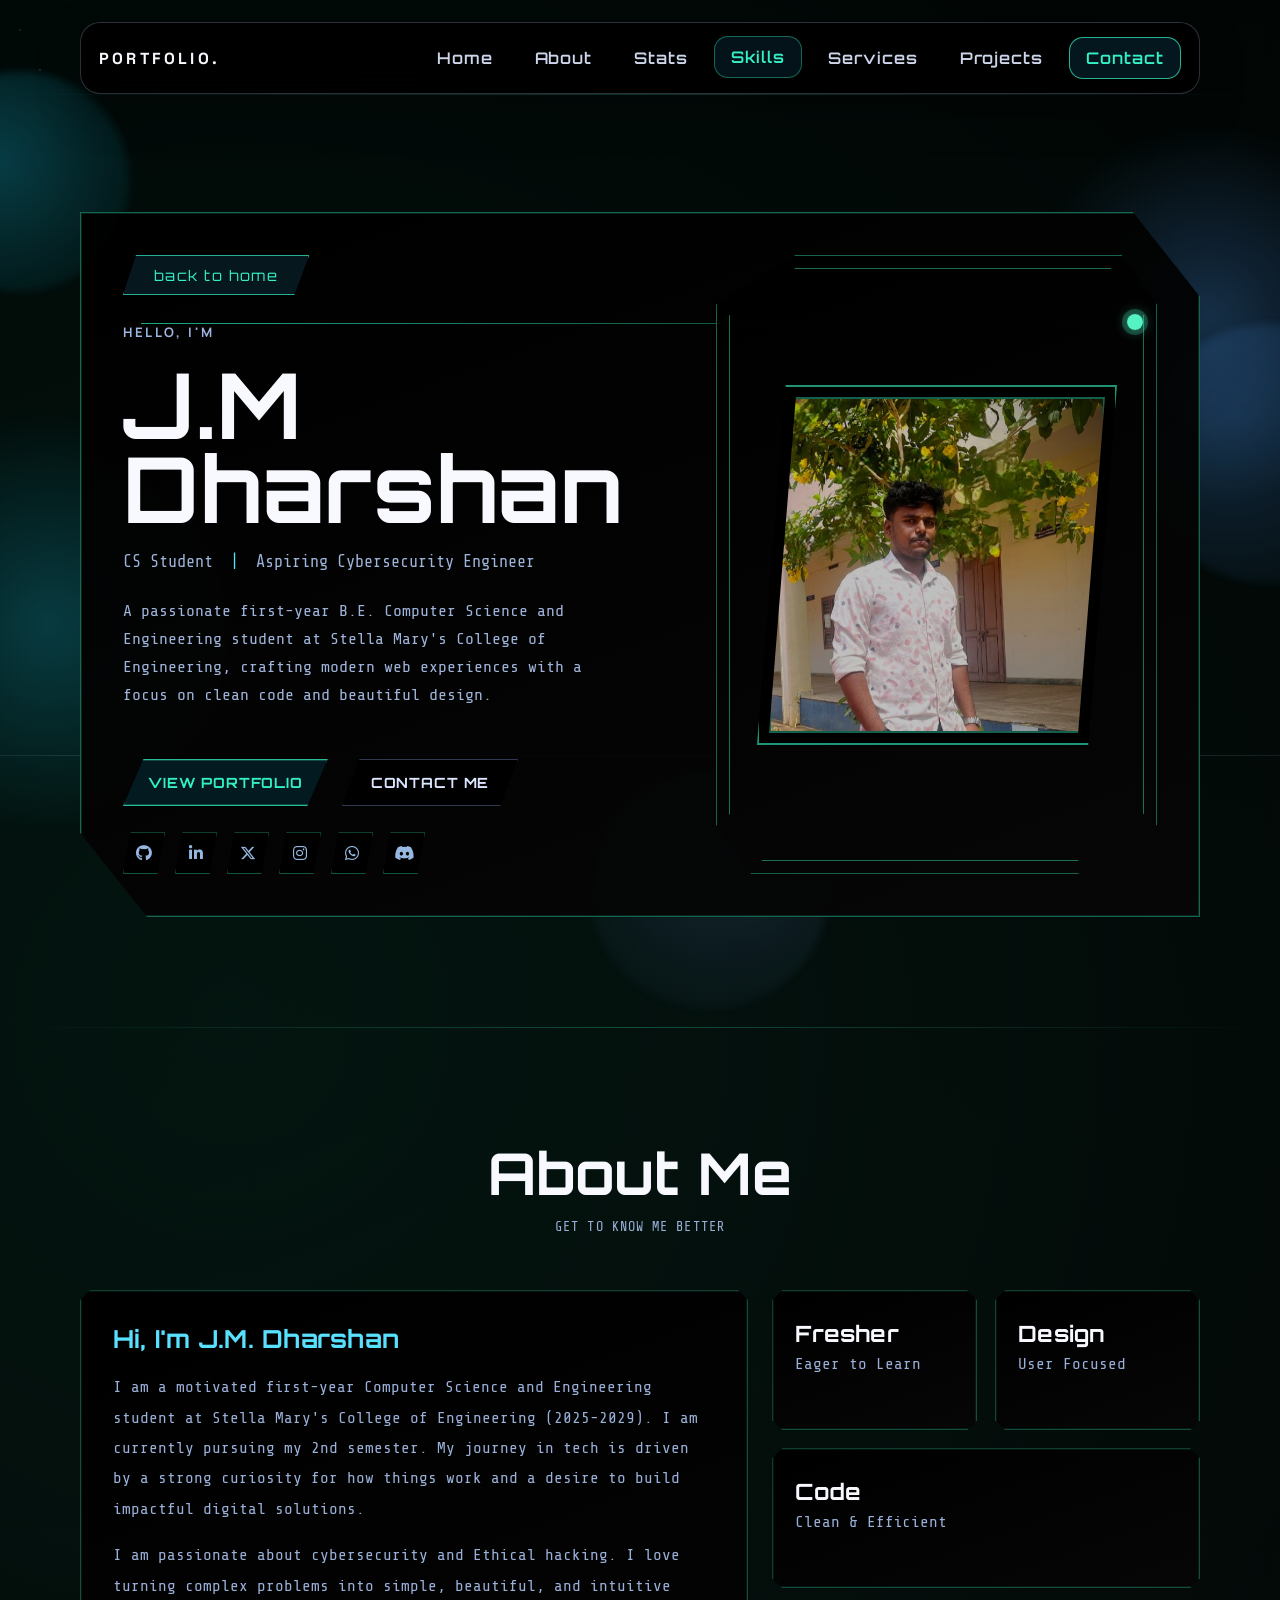
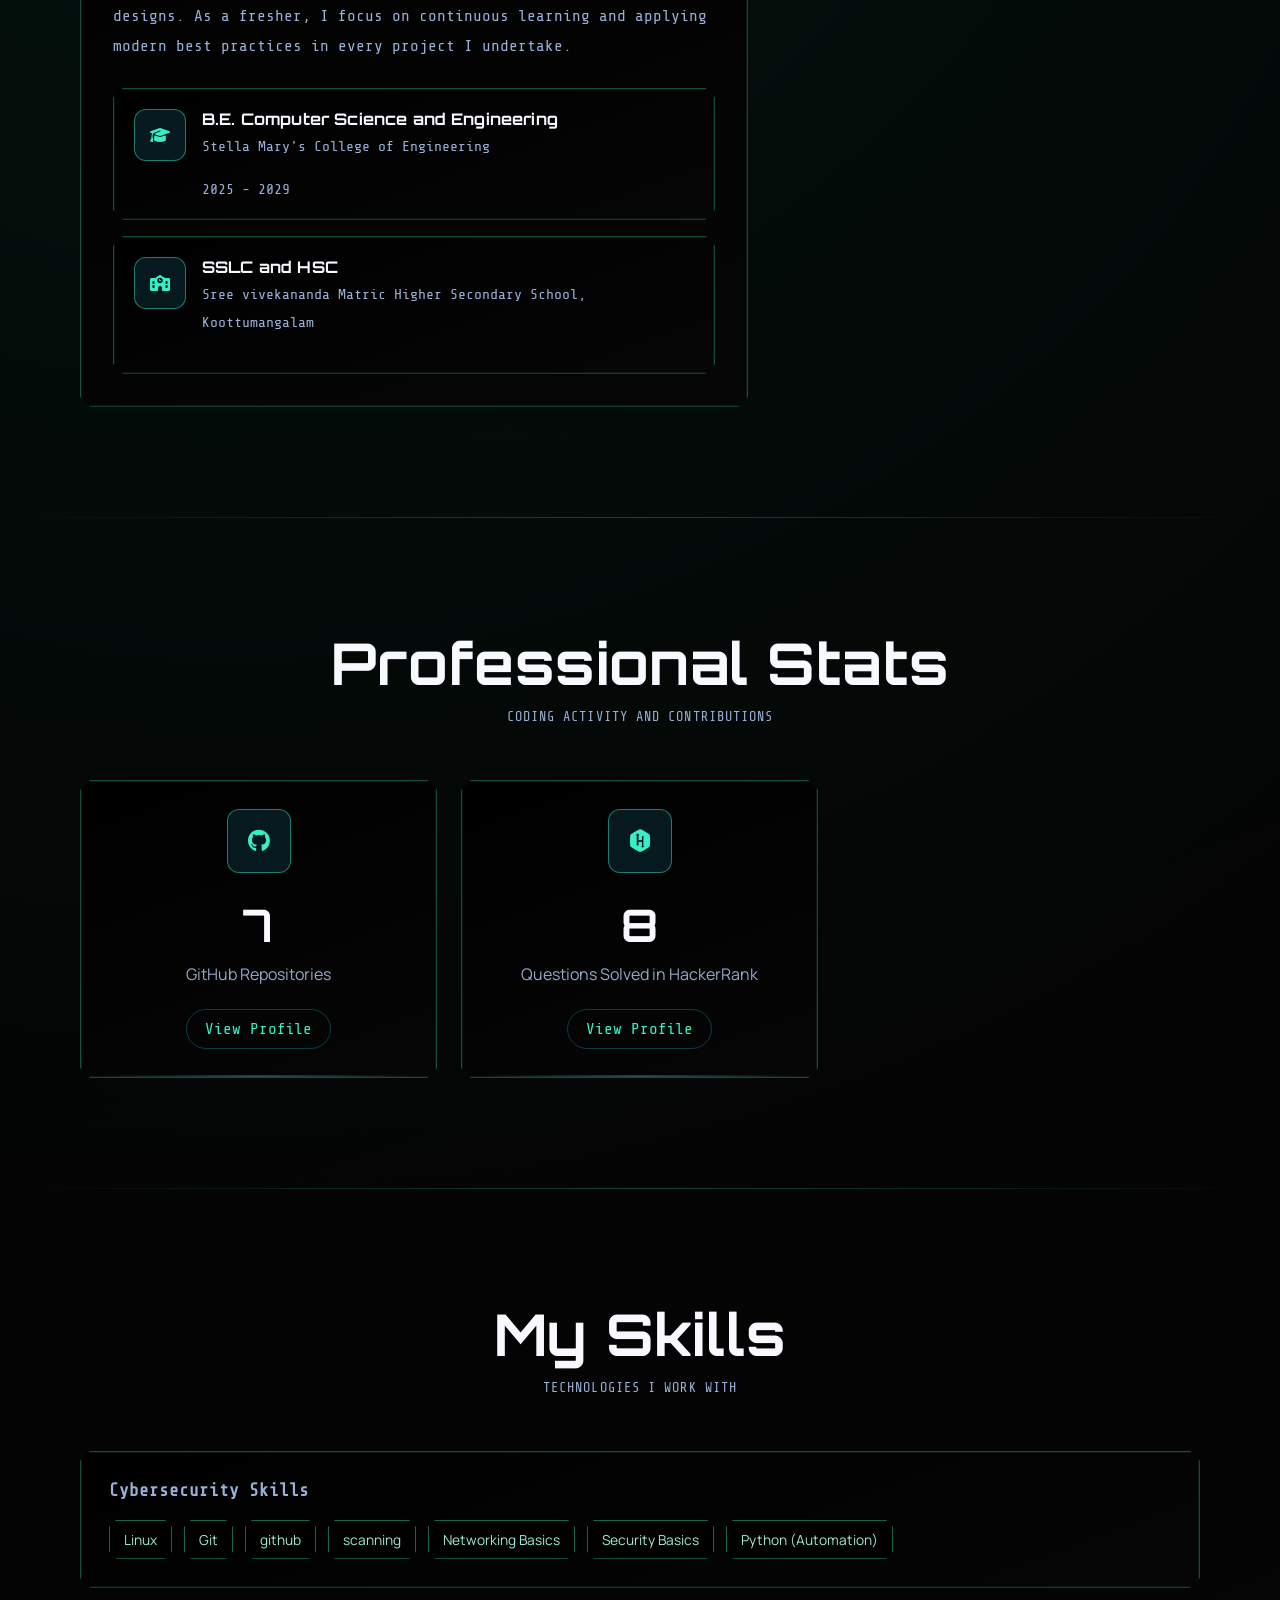
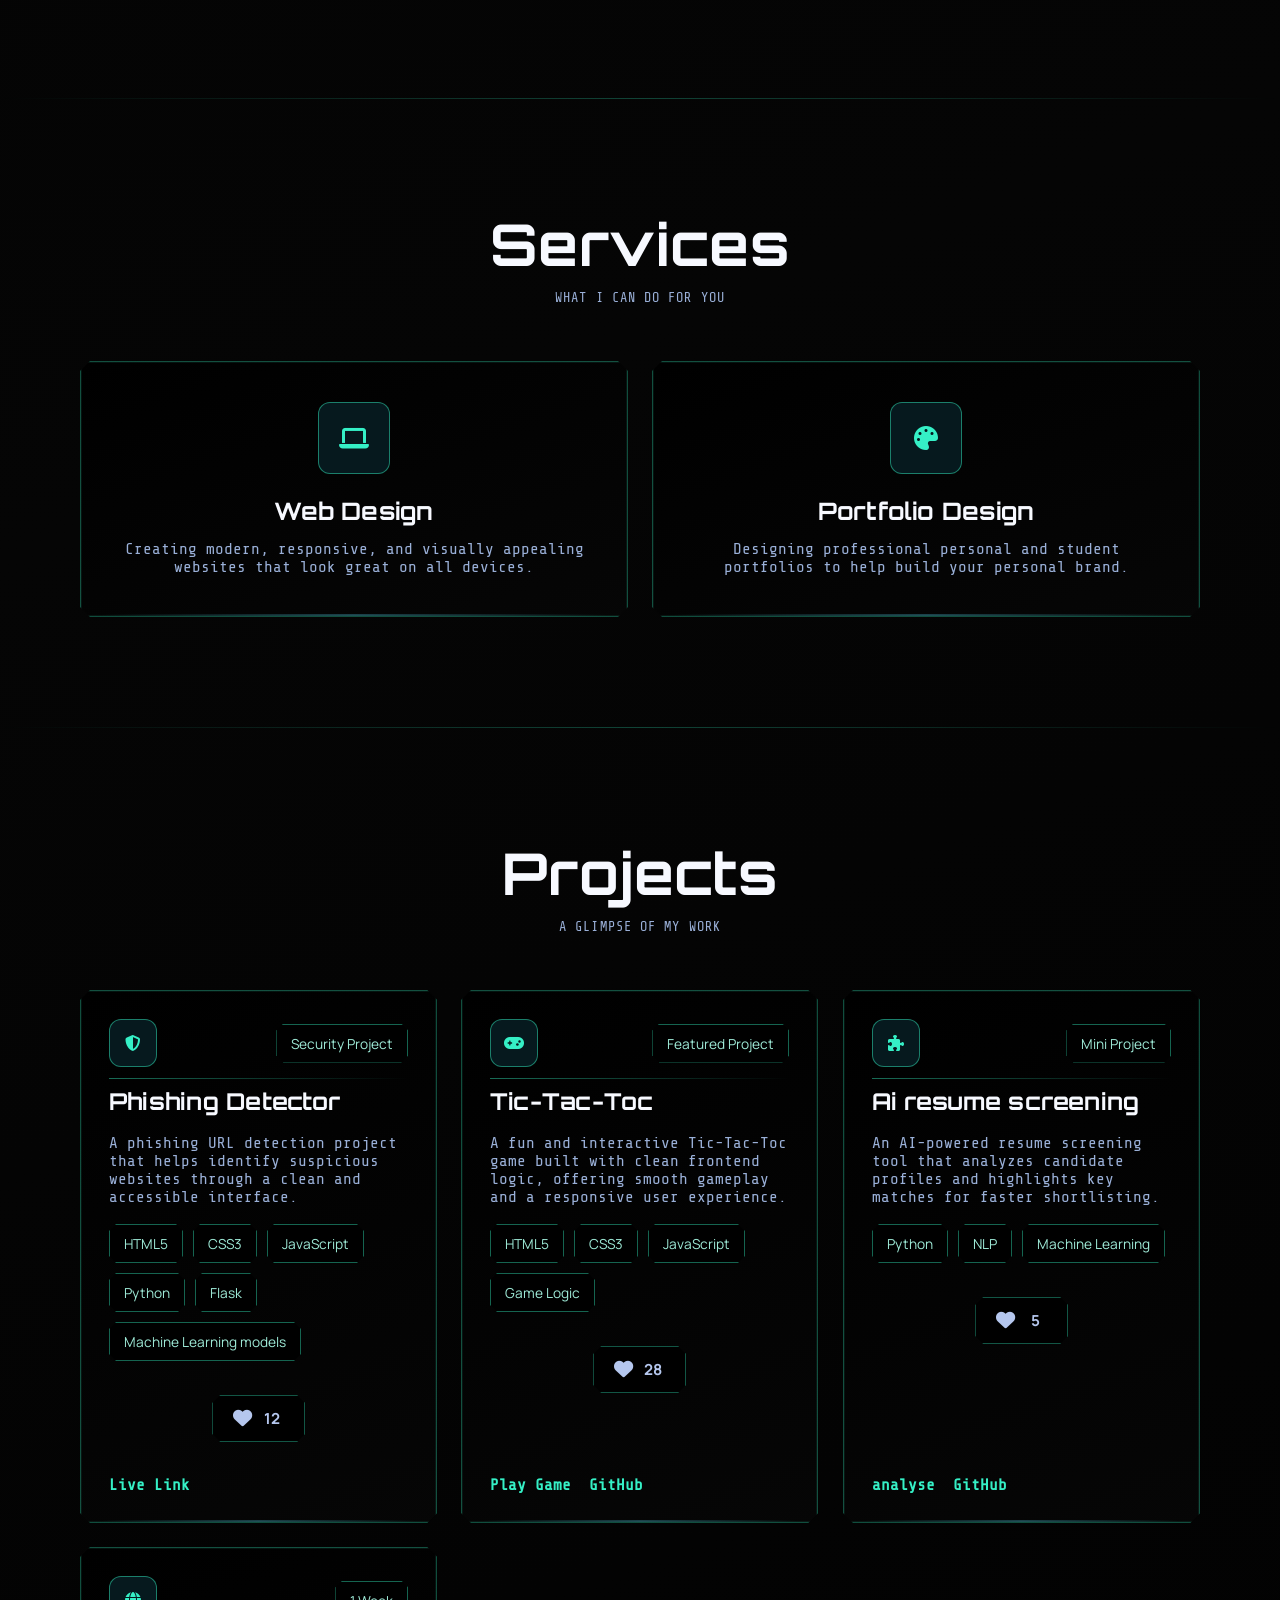
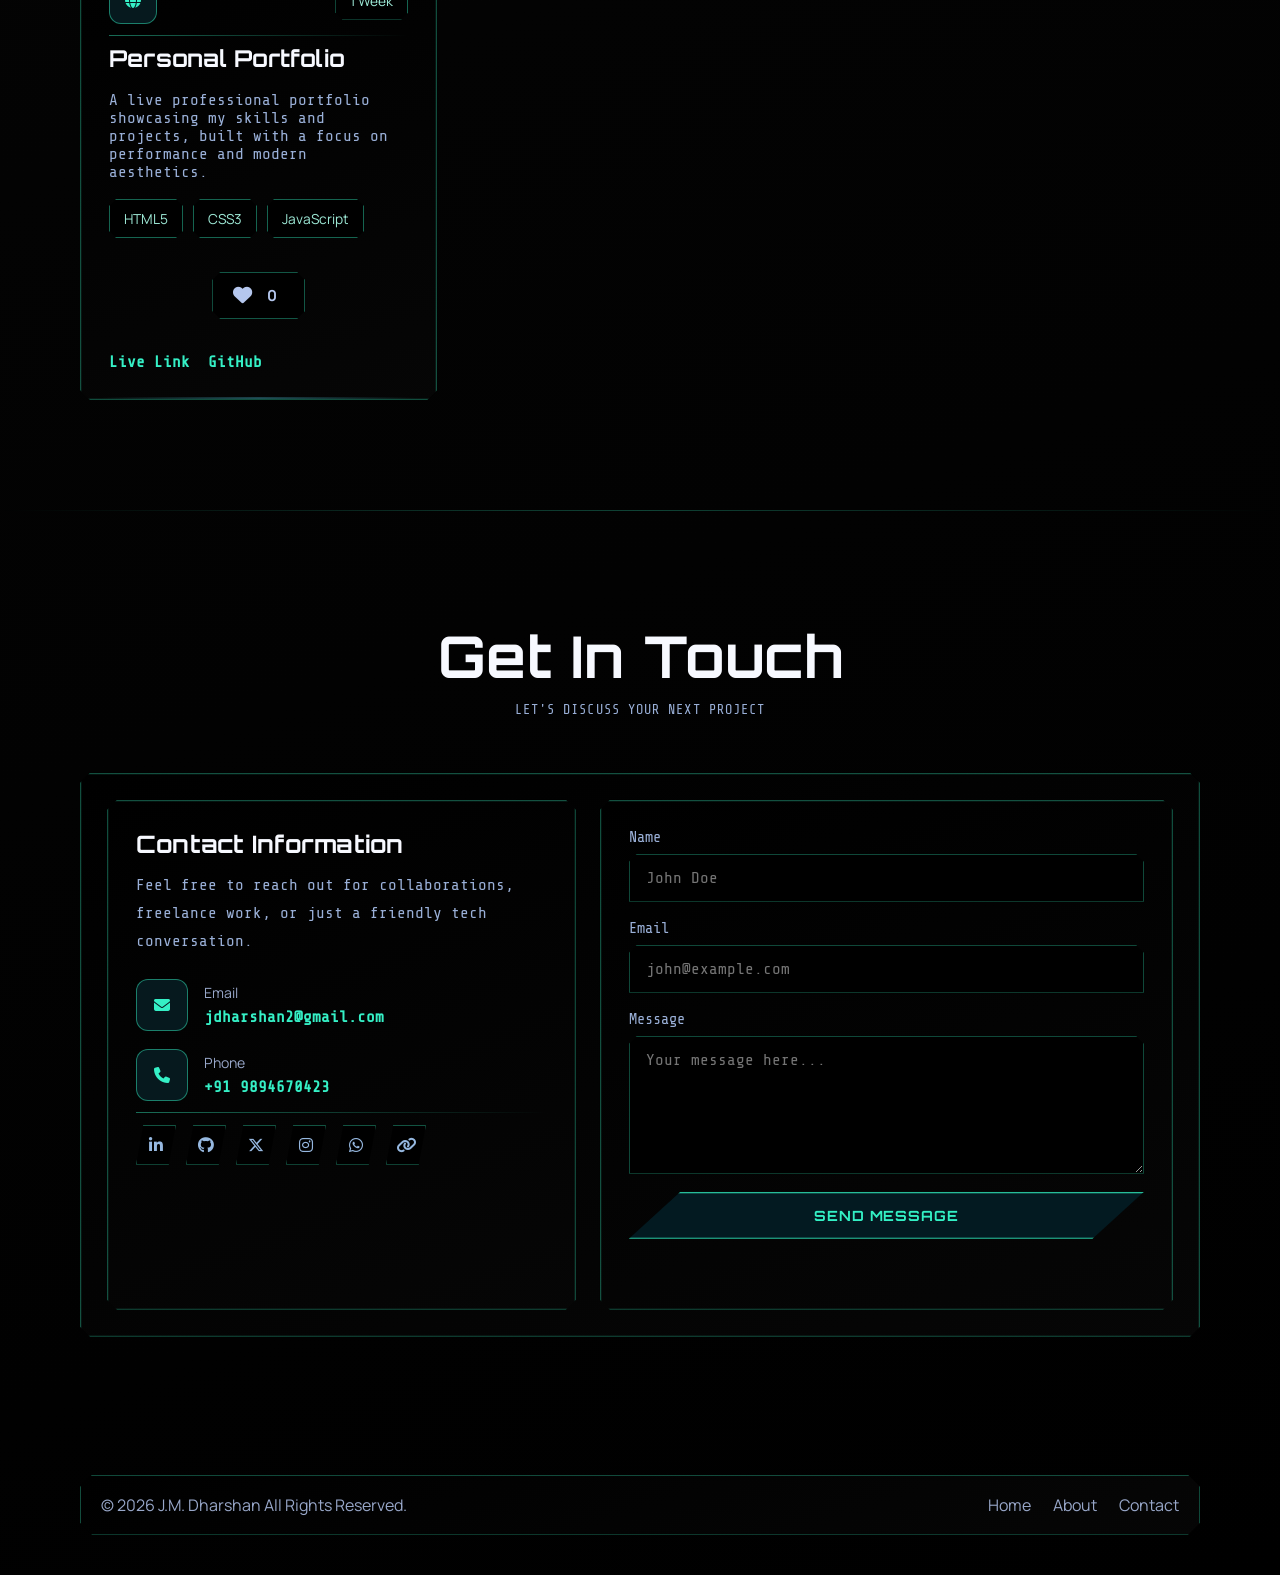
==== index.html @ d4d03b98 "Arrange HTML structure and update portfolio UI/performance" ====
<!DOCTYPE html>
<html lang="en">
<head>
    <meta charset="UTF-8">
    <meta name="viewport" content="width=device-width, initial-scale=1.0">
    <title>J.M Dharshan | Portfolio</title>
    <meta name="description" content="Portfolio of J.M Dharshan, a CS student and aspiring cybersecurity engineer.">
    <link rel="preconnect" href="https://fonts.googleapis.com">
    <link rel="preconnect" href="https://fonts.gstatic.com" crossorigin>
    <link href="https://fonts.googleapis.com/css2?family=Manrope:wght@400;500;600;700;800&family=Space+Grotesk:wght@500;700&family=Orbitron:wght@500;700;800&family=Share+Tech+Mono&display=swap" rel="stylesheet">
    <link rel="stylesheet" href="https://cdnjs.cloudflare.com/ajax/libs/font-awesome/6.4.0/css/all.min.css">
    <link rel="stylesheet" href="css/styles.css">
</head>
<body class="case-study-v2 cyber-shot">
    <!-- Custom Cursor -->
    <div class="cursor-dot"></div>
    <div class="cursor-ring"></div>

    <!-- Page Loader -->
    <div class="page-loader" id="pageLoader">
        <div class="loader-content" role="status" aria-live="polite" aria-label="Loading portfolio">
            <img
                class="loader-gif"
                src="https://cdn.dribbble.com/userupload/42153336/file/original-47d79aeef2b6c2f3d94914d2ecfda559.gif"
                alt="Loading animation"
            >
            <p class="loader-caption">Loading portfolio...</p>
        </div>
    </div>

    <div class="page-shell">
        <div class="scroll-progress" aria-hidden="true"></div>
        <div class="ambient-layer" aria-hidden="true">
            <span class="ambient-orb orb-a"></span>
            <span class="ambient-orb orb-b"></span>
            <span class="ambient-orb orb-c"></span>
            <span class="ambient-line"></span>
        </div>
        <header class="site-header">
            <div class="container nav-container">
                <a class="brand" href="#home">PORTFOLIO.</a>
                <button class="menu-toggle" type="button" aria-label="Toggle navigation" aria-expanded="false">
                    <span></span>
                    <span></span>
                    <span></span>
                </button>
                <nav class="nav-menu" aria-label="Primary navigation">
                    <a href="#home" class="nav-link">Home</a>
                    <a href="#about" class="nav-link">About</a>
                    <a href="#stats" class="nav-link">Stats</a>
                    <a href="#skills" class="nav-link">Skills</a>
                    <a href="#services" class="nav-link">Services</a>
                    <a href="#projects" class="nav-link">Projects</a>
                    <a href="#contact" class="nav-link nav-cta">Contact</a>
                </nav>
            </div>
        </header>

        <main>
            <section id="home" class="hero section">
                <div class="container hero-grid reveal">
                    <div class="hero-copy">
                        <a href="#home" class="back-home-link magnetic">Back to home</a>
                        <p class="eyebrow">Hello, I'm</p>
                        <h1>J.M Dharshan</h1>
                        <p class="hero-role">CS Student <span>|</span> Aspiring Cybersecurity Engineer</p>
                        <p class="hero-description">
                            A passionate first-year B.E. Computer Science and Engineering student at Stella Mary's College of Engineering,
                            crafting modern web experiences with a focus on clean code and beautiful design.
                        </p>
                        <div class="hero-actions">
                            <a href="#projects" class="btn btn-primary magnetic">View Portfolio</a>
                            <a href="#contact" class="btn btn-secondary magnetic">Contact Me</a>
                        </div>
                        <div class="social-row" aria-label="Social links">
                            <a href="https://github.com/dharshan00814" aria-label="GitHub"><i class="fab fa-github"></i></a>
                            <a href="https://www.linkedin.com/in/dharshan-jm-0216723a8/?lipi=urn%3Ali%3Apage%3Ad_flagship3_feed%3Bg5e6qa0jQZud8l1FXMP1Og%3D%3D" aria-label="LinkedIn"><i class="fab fa-linkedin-in"></i></a>
                            <a href="#" aria-label="X"><i class="fab fa-x-twitter"></i></a>
                            <a href="https://www.instagram.com/candy_heart__2k/?__pwa=1#" aria-label="Instagram"><i class="fab fa-instagram"></i></a>
                            <a href="https://wa.me/919894670423" aria-label="WhatsApp" target="_blank" rel="noopener noreferrer"><i class="fab fa-whatsapp"></i></a>
                            <a href="#" aria-label="Discord"><i class="fab fa-discord"></i></a>
                        </div>
                    </div>
                    <div class="hero-visual">
                        <div class="portrait-glow"></div>
                        <div class="portrait-ring">
                            <img src="assets/images/profile.jpeg" alt="Portrait of J.M Dharshan" class="portrait-image">
                        </div>
                    </div>
                </div>
            </section>

            <section id="about" class="section section-panel">
                <div class="container reveal">
                    <div class="section-heading centered">
                        <h2>About Me</h2>
                        <p>Get to know me better</p>
                    </div>
                    <div class="about-grid">
                        <div class="about-story card card-large">
                            <h3>Hi, I'm J.M. Dharshan</h3>
                            <p>
                                I am a motivated first-year Computer Science and Engineering student at Stella Mary's College of Engineering
                                (2025-2029). I am currently pursuing my 2nd semester. My journey in tech is driven by a strong curiosity for how things
                                work and a desire to build impactful digital solutions.
                            </p>
                            <p>
                                I am passionate about cybersecurity and Ethical hacking. I love turning complex problems into simple, beautiful, and intuitive designs.
                                As a fresher, I focus on continuous learning and applying modern best practices in every project I undertake.
                            </p>
                            <div class="timeline-list">
                                <article class="timeline-item">
                                    <div class="timeline-icon"><i class="fas fa-graduation-cap"></i></div>
                                    <div>
                                        <h4>B.E. Computer Science and Engineering</h4>
                                        <p>Stella Mary's College of Engineering</p>
                                        <span>2025 - 2029</span>
                                    </div>
                                </article>
                                <article class="timeline-item">
                                    <div class="timeline-icon"><i class="fas fa-school"></i></div>
                                    <div>
                                        <h4>SSLC and HSC</h4>
                                        <p>Sree vivekananda Matric Higher Secondary School, Koottumangalam</p>
                                    </div>
                                </article>
                            </div>
                        </div>
                        <div class="about-highlights">
                            <article class="mini-card highlight-fresher">
                                <h4>Fresher</h4>
                                <p>Eager to Learn</p>
                            </article>
                            <article class="mini-card highlight-design">
                                <h4>Design</h4>
                                <p>User Focused</p>
                            </article>
                            <article class="mini-card highlight-code">
                                <h4>Code</h4>
                                <p>Clean &amp; Efficient</p>
                            </article>
                        </div>
                    </div>
                </div>
            </section>

            <section id="stats" class="section">
                <div class="container reveal">
                    <div class="section-heading centered">
                        <h2>Professional Stats</h2>
                        <p>Coding activity and contributions</p>
                    </div>
                    <div class="stats-grid">
                        <article class="stat-card card">
                            <div class="stat-icon"><i class="fab fa-github"></i></div>
                            <h3>7</h3>
                            <p>GitHub Repositories</p>
                            <a href="#">View Profile</a>
                        </article>
                        <article class="stat-card card">
                            <div class="stat-icon accent-orange"><i class="fab fa-hackerrank"></i></div>
                            <h3>8</h3>
                            <p>Questions Solved in HackerRank</p>
                            <a href="https://www.hackerrank.com/domains/python?filters%5Bstatus%5D%5B%5D=solved&badge_type=python/" target="_blank" rel="noopener noreferrer">View Profile</a>
                        </article>
                    </div>
                </div>
            </section>

            <section id="skills" class="section section-panel">
                <div class="container reveal">
                    <div class="section-heading centered">
                        <h2>My Skills</h2>
                        <p>Technologies I work with</p>
                    </div>
                    <div class="card skill-shell">
                        <h3>Cybersecurity  Skills</h3>
                        <div class="skill-pills">
                            <span>Linux</span>
                            <span>Git</span>
                            <span>github</span>
                            <span>scanning</span>
                            <span>Networking Basics</span>
                            <span>Security Basics</span>
                            <span>Python (Automation)</span>
                        </div>
                    </div>
                </div>
            </section>

            <section id="services" class="section">
                <div class="container reveal">
                    <div class="section-heading centered">
                        <h2>Services</h2>
                        <p>What I can do for you</p>
                    </div>
                    <div class="services-grid">
                        <article class="service-card card">
                            <div class="service-icon"><i class="fas fa-laptop"></i></div>
                            <h3>Web Design</h3>
                            <p>Creating modern, responsive, and visually appealing websites that look great on all devices.</p>
                        </article>
                        <article class="service-card card">
                            <div class="service-icon accent-pink"><i class="fas fa-palette"></i></div>
                            <h3>Portfolio Design</h3>
                            <p>Designing professional personal and student portfolios to help build your personal brand.</p>
                        </article>
                    </div>
                </div>
            </section>

            <section id="projects" class="section section-panel">
                <div class="container reveal">
                    <div class="section-heading centered">
                        <h2>Projects</h2>
                        <p>A glimpse of my work</p>
                    </div>
                    <div class="projects-grid">
                        <article class="project-card card">
                            <div class="project-top">
                                <span class="project-icon"><i class="fas fa-shield-halved"></i></span>
                                <span class="project-badge">Security Project</span>
                            </div>
                            <h3>Phishing Detector</h3>
                            <p>A phishing URL detection project that helps identify suspicious websites through a clean and accessible interface.</p>
                            <div class="project-tags">
                                <span>HTML5</span>
                                <span>CSS3</span>
                                <span>JavaScript</span>
                                <span>Python</span>
                                <span>Flask</span>
                                <span>Machine Learning models</span>
                            </div>
                            <div class="project-actions">
                                <button class="like-btn" data-project="phishing-detector" aria-label="Like Phishing Detector">
                                    <i class="far fa-heart"></i>
                                    <span class="like-count">12</span>
                                </button>
                            </div>
                            <div class="project-links text-links">
                                <a href="https://dharshan00814.github.io/phishing-detector/" target="_blank" rel="noopener noreferrer">Live Link</a>
                            </div>
                        </article>

                        <article class="project-card card">
                            <div class="project-top">
                                <span class="project-icon"><i class="fas fa-gamepad"></i></span>
                                <span class="project-badge">Featured Project</span>
                            </div>
                            <h3>Tic-Tac-Toc</h3>
                            <p>A fun and interactive Tic-Tac-Toc game built with clean frontend logic, offering smooth gameplay and a responsive user experience.</p>
                            <div class="project-tags">
                                <span>HTML5</span>
                                <span>CSS3</span>
                                <span>JavaScript</span>
                                <span>Game Logic</span>
                            </div>
                            <div class="project-actions">
                                <button class="like-btn" data-project="tic-tac-toc" aria-label="Like Tic-Tac-Toc">
                                    <i class="far fa-heart"></i>
                                    <span class="like-count">28</span>
                                </button>
                            </div>
                            <div class="project-links text-links">
                                <a href="https://tic-tac-tao-delta.vercel.app/" target="_blank" rel="noopener noreferrer">Play Game</a>
                                <a href="https://github.com/dharshan00814/tic-tac-tao" target="_blank" rel="noopener noreferrer">GitHub</a>
                            </div>
                        </article>

                        <article class="project-card card">
                            <div class="project-top">
                                <span class="project-icon"><i class="fas fa-puzzle-piece"></i></span>
                                <span class="project-badge">Mini Project</span>
                            </div>
                            <h3>Ai resume screening</h3>
                            <p>An AI-powered resume screening tool that analyzes candidate profiles and highlights key matches for faster shortlisting.</p>
                            <div class="project-tags">
                                <span>Python</span>
                                <span>NLP</span>
                                <span>Machine Learning</span>
                            </div>
                            <div class="project-actions">
                                <button class="like-btn" data-project="ai-resume-screening" aria-label="Like Ai resume screening">
                                    <i class="far fa-heart"></i>
                                    <span class="like-count">5</span>
                                </button>
                            </div>
                            <div class="project-links text-links">
                                <a href="https://ai-pi-ebon.vercel.app">analyse</a>
                                <a href="https://github.com/dharshan00814/resume-analyser">GitHub</a>
                            </div>
                        </article>
                        <article class="project-card card">
                            <div class="project-top">
                                <span class="project-icon"><i class="fas fa-globe"></i></span>
                                <span class="project-badge">1 Week</span>
                            </div>
                            <h3>Personal Portfolio</h3>
                            <p>A live professional portfolio showcasing my skills and projects, built with a focus on performance and modern aesthetics.</p>
                            <div class="project-tags">
                                <span>HTML5</span>
                                <span>CSS3</span>
                                <span>JavaScript</span>
                            </div>
                            <div class="project-actions">
                                <button class="like-btn" data-project="personal-portfolio" aria-label="Like Personal Portfolio">
                                    <i class="far fa-heart"></i>
                                    <span class="like-count">0</span>
                                </button>
                            </div>
                            <div class="project-links text-links">
                                <a href="#">Live Link</a>
                                <a href="#">GitHub</a>
                            </div>
                        </article>
                    </div>
                </div>
            </section>

            <section id="contact" class="section">
                <div class="container reveal">
                    <div class="section-heading centered">
                        <h2>Get In Touch</h2>
                        <p>Let's discuss your next project</p>
                    </div>
                    <div class="contact-panel card">
                        <div class="contact-info-block">
                            <h3>Contact Information</h3>
                            <p>Feel free to reach out for collaborations, freelance work, or just a friendly tech conversation.</p>
                            <div class="contact-list">
                                <div class="contact-item">
                                    <div class="contact-icon"><i class="fas fa-envelope"></i></div>
                                    <div>
                                        <span>Email</span>
                                        <a href="mailto:jdharshan2@gmail.com">jdharshan2@gmail.com</a>
                                    </div>
                                </div>
                                <div class="contact-item">
                                    <div class="contact-icon"><i class="fas fa-phone"></i></div>
                                    <div>
                                        <span>Phone</span>
                                        <a href="tel:+91 9894670423 ">+91 9894670423</a>
                                    </div>
                                </div>
                            </div>
                            <div class="social-row compact" aria-label="Contact social links">
                                <a href="https://www.linkedin.com/in/dharshan-jm-0216723a8/?lipi=urn%3Ali%3Apage%3Ad_flagship3_feed%3Bg5e6qa0jQZud8l1FXMP1Og%3D%3D" aria-label="LinkedIn"><i class="fab fa-linkedin-in"></i></a>
                                <a href="https://github.com/dharshan00814" aria-label="GitHub"><i class="fab fa-github"></i></a>
                                <a href="#" aria-label="X"><i class="fab fa-x-twitter"></i></a>
                                <a href="https://www.instagram.com/candy_heart__2k/?__pwa=1#" aria-label="Instagram"><i class="fab fa-instagram"></i></a>
                                <a href="https://wa.me/919894670423" aria-label="WhatsApp" target="_blank" rel="noopener noreferrer"><i class="fab fa-whatsapp"></i></a>
                                <a href="#" aria-label="Link"><i class="fas fa-link"></i></a>
                            </div>
                        </div>
                        <div class="contact-form-block">
                            <form class="contact-form">
                                <label>
                                    <span>Name</span>
                                    <input type="text" name="name" placeholder="John Doe" required>
                                </label>
                                <label>
                                    <span>Email</span>
                                    <input type="email" name="email" placeholder="john@example.com" required>
                                </label>
                                <label>
                                    <span>Message</span>
                                    <textarea name="message" rows="6" placeholder="Your message here..." required></textarea>
                                </label>
                                <button type="submit" class="btn btn-primary">Send Message</button>
                                <p class="form-status" aria-live="polite"></p>
                            </form>
                        </div>
                    </div>
                </div>
            </section>
        </main>

        <footer class="site-footer">
            <div class="container footer-inner">
                <p>&copy; 2026 J.M. Dharshan All Rights Reserved.</p>
                <div class="footer-links">
                    <a href="#home">Home</a>
                    <a href="#about">About</a>
                    <a href="#contact">Contact</a>
                </div>
            </div>
        </footer>
        <img src="assets/images/rocket.svg" alt="" class="rocket" aria-hidden="true">
    </div>

    <!-- Like Engine Loading Overlay -->
    <div class="loading-overlay" id="loadingOverlay" role="status" aria-hidden="true">
        <div class="loading-content">
            <div class="loading-heart">
                <i class="fas fa-heart"></i>
            </div>
            <div class="loading-spinner"></div>
            <p class="loading-text">Processing your like...</p>
            <div class="loading-progress">
                <div class="progress-bar"></div>
            </div>
        </div>
    </div>

    <script src="js/script.js"></script>

</body>
</html>
---- css/styles.css ----
:root {
    --bg: #081523;
    --bg-deep: #040b14;
    --panel: #11253a;
    --panel-soft: #163149;
    --panel-strong: #1f3f5e;
    --text: #f4f7ff;
    --muted: #8f9abc;
    --muted-strong: #aeb8d8;
    --line: rgba(166, 182, 225, 0.12);
    --cyan: #1ad6ff;
    --blue: #4f9dff;
    --violet: #7ea6ff;
    --pink: #5ee6ff;
    --green: #21d39b;
    --orange: #65b8ff;
    --gold: #9dd8ff;
    --shadow: 0 22px 60px rgba(0, 0, 0, 0.28);
    --radius: 24px;
}

* {
    margin: 0;
    padding: 0;
    box-sizing: border-box;
}

html {
    scroll-behavior: smooth;
}

body {
    font-family: 'Manrope', sans-serif;
    color: var(--text);
    background: #000;
    position: relative;
    overflow-x: hidden;
}

body::before,
body::after {
    content: "";
    position: fixed;
    inset: 0;
    pointer-events: none;
}

body::before {
    z-index: 0;
    opacity: 0.3;
    background-image: 
        radial-gradient(1px 1px at 20px 30px, #eee, transparent),
        radial-gradient(1px 1px at 40px 70px, white, transparent),
        radial-gradient(1px 1px at 90px 40px, #fff, transparent),
        radial-gradient(1px 1px at 130px 80px, white, transparent),
        radial-gradient(1px 1px at 160px 30px, transparent, transparent);
    mix-blend-mode: screen;
}

body::after {
    z-index: 0;
    opacity: 0;
    background:
        radial-gradient(circle at 18% 24%, rgba(168, 232, 255, 0.3), transparent 32%),
        radial-gradient(circle at 82% 34%, rgba(109, 185, 255, 0.22), transparent 30%),
        radial-gradient(circle at 46% 78%, rgba(157, 222, 255, 0.18), transparent 26%);
    mix-blend-mode: screen;
    animation: lightningFlash 7s ease-in-out infinite;
}

a {
    color: inherit;
    text-decoration: none;
}

button,
input,
textarea {
    font: inherit;
}

img {
    display: block;
    max-width: 100%;
}

.page-shell {
    position: relative;
    isolation: isolate;
    z-index: 1;
}

.page-shell::before,
.page-shell::after {
    content: "";
    position: fixed;
    inset: auto;
    pointer-events: none;
    z-index: -1;
}

.page-shell::before {
    top: 14%;
    right: -120px;
    width: 380px;
    height: 380px;
    background: radial-gradient(circle, rgba(79, 157, 255, 0.26) 0%, rgba(79, 157, 255, 0) 72%);
}

.page-shell::after {
    top: 46%;
    left: -160px;
    width: 420px;
    height: 420px;
    background: radial-gradient(circle, rgba(26, 214, 255, 0.22) 0%, rgba(26, 214, 255, 0) 72%);
}

.scroll-progress {
    position: fixed;
    top: 0;
    left: 0;
    width: 100%;
    height: 3px;
    transform-origin: left center;
    transform: scaleX(0);
    background: linear-gradient(90deg, var(--cyan), var(--gold), var(--pink));
    z-index: 120;
}

.ambient-layer {
    position: fixed;
    inset: 0;
    pointer-events: none;
    z-index: -1;
}

.ambient-orb {
    position: absolute;
    border-radius: 50%;
    filter: blur(4px);
    opacity: 0.6;
    animation: drift 16s ease-in-out infinite;
}

.orb-a {
    top: 8%;
    left: -90px;
    width: 220px;
    height: 220px;
    background: radial-gradient(circle at 40% 40%, rgba(26, 214, 255, 0.42), rgba(26, 214, 255, 0));
}

.orb-b {
    right: -120px;
    top: 36%;
    width: 260px;
    height: 260px;
    background: radial-gradient(circle at 36% 36%, rgba(79, 157, 255, 0.36), rgba(79, 157, 255, 0));
    animation-delay: -5s;
}

.orb-c {
    left: 46%;
    bottom: -110px;
    width: 240px;
    height: 240px;
    background: radial-gradient(circle at 60% 30%, rgba(126, 166, 255, 0.26), rgba(126, 166, 255, 0));
    animation-delay: -10s;
}

.ambient-line {
    position: absolute;
    left: -20%;
    bottom: 16%;
    width: 140%;
    height: 1px;
    background: linear-gradient(90deg, transparent, rgba(157, 216, 255, 0.35), transparent);
    animation: sweep 12s linear infinite;
}

.container {
    width: min(1120px, calc(100% - 48px));
    margin: 0 auto;
}

.section {
    padding: 108px 0;
    position: relative;
}

.section-panel {
    background: rgba(8, 22, 36, 0.64);
}

.site-header {
    position: sticky;
    top: 0;
    z-index: 100;
    padding-top: 18px;
}

.nav-container {
    display: flex;
    align-items: center;
    justify-content: space-between;
    gap: 24px;
    background: rgba(11, 18, 33, 0.72);
    border: 1px solid rgba(160, 178, 221, 0.12);
    border-radius: 999px;
    padding: 14px 18px 14px 24px;
    backdrop-filter: blur(18px);
    box-shadow: 0 10px 35px rgba(2, 8, 22, 0.35);
    transition: background-color 0.3s ease, box-shadow 0.3s ease;
}

.site-header.scrolled .nav-container {
    background: rgba(8, 16, 30, 0.86);
    box-shadow: 0 12px 40px rgba(0, 0, 0, 0.36);
}

.brand,
.hero h1,
.section-heading h2,
.card h3,
.stat-card h3,
.project-card h3,
.about-story h3 {
    font-family: 'Space Grotesk', sans-serif;
}

.brand {
    font-size: 1rem;
    font-weight: 700;
    letter-spacing: 0.16em;
}

.nav-menu {
    display: flex;
    align-items: center;
    gap: 10px;
}

.nav-link {
    color: var(--muted-strong);
    padding: 10px 16px;
    border-radius: 999px;
    transition: background-color 0.25s ease, color 0.25s ease, transform 0.25s ease;
}

.nav-link:hover,
.nav-link.active {
    color: var(--text);
    background: rgba(255, 255, 255, 0.06);
    transform: translateY(-1px);
}

.nav-cta {
    background: linear-gradient(90deg, var(--violet), var(--cyan));
    color: var(--text);
}

.menu-toggle {
    display: none;
    width: 48px;
    height: 48px;
    border: 1px solid var(--line);
    border-radius: 14px;
    background: rgba(255, 255, 255, 0.04);
    color: var(--text);
    cursor: pointer;
}

.menu-toggle span {
    display: block;
    width: 20px;
    height: 2px;
    margin: 4px auto;
    border-radius: 999px;
    background: currentColor;
    transition: transform 0.25s ease, opacity 0.25s ease;
}

.menu-toggle.is-open span:nth-child(1) {
    transform: translateY(6px) rotate(45deg);
}

.menu-toggle.is-open span:nth-child(2) {
    opacity: 0;
}

.menu-toggle.is-open span:nth-child(3) {
    transform: translateY(-6px) rotate(-45deg);
}

.hero {
    min-height: 100vh;
    display: flex;
    align-items: center;
    padding-top: 76px;
}

.hero-grid {
    display: grid;
    grid-template-columns: minmax(0, 1.1fr) minmax(320px, 0.9fr);
    gap: 64px;
    align-items: center;
}

.hero-copy > * {
    opacity: 0;
    transform: translateY(14px);
    animation: heroItem 0.7s ease forwards;
}

.hero-copy > *:nth-child(1) { animation-delay: 0.05s; }
.hero-copy > *:nth-child(2) { animation-delay: 0.14s; }
.hero-copy > *:nth-child(3) { animation-delay: 0.22s; }
.hero-copy > *:nth-child(4) { animation-delay: 0.3s; }
.hero-copy > *:nth-child(5) { animation-delay: 0.38s; }
.hero-copy > *:nth-child(6) { animation-delay: 0.46s; }

.eyebrow {
    color: var(--cyan);
    font-size: 0.95rem;
    font-weight: 700;
    margin-bottom: 14px;
}

.hero h1 {
    font-size: clamp(3rem, 6vw, 5rem);
    line-height: 0.95;
    margin-bottom: 14px;
}

.hero-role {
    font-size: 1.1rem;
    color: var(--muted-strong);
    margin-bottom: 18px;
}

.hero-role span {
    color: var(--cyan);
    margin: 0 8px;
}

.hero-description {
    max-width: 560px;
    color: var(--muted);
    font-size: 1rem;
    line-height: 1.85;
    margin-bottom: 28px;
}

.hero-actions {
    display: flex;
    flex-wrap: wrap;
    gap: 14px;
    margin-bottom: 30px;
}

.btn {
    display: inline-flex;
    align-items: center;
    justify-content: center;
    min-width: 152px;
    padding: 13px 24px;
    border: 1px solid transparent;
    border-radius: 999px;
    font-weight: 700;
    transition: transform 0.25s ease, box-shadow 0.25s ease, border-color 0.25s ease, background-color 0.25s ease;
    position: relative;
    overflow: hidden;
}

.btn:hover {
    transform: translateY(-2px);
}

.btn::after {
    content: "";
    position: absolute;
    top: 0;
    left: -120%;
    width: 60%;
    height: 100%;
    background: linear-gradient(100deg, transparent, rgba(255, 255, 255, 0.35), transparent);
    transform: skewX(-20deg);
}

.btn:hover::after {
    animation: shine 0.75s ease;
}

.btn-primary {
    color: var(--text);
    background: linear-gradient(90deg, var(--violet), var(--cyan));
    box-shadow: 0 10px 24px rgba(90, 124, 255, 0.28);
}

.btn-secondary {
    color: var(--text);
    border-color: rgba(180, 196, 235, 0.24);
    background: rgba(255, 255, 255, 0.02);
}

.social-row {
    display: flex;
    flex-wrap: wrap;
    gap: 12px;
}

.social-row a {
    width: 36px;
    height: 36px;
    border-radius: 50%;
    display: inline-flex;
    align-items: center;
    justify-content: center;
    color: var(--muted-strong);
    background: rgba(255, 255, 255, 0.03);
    border: 1px solid var(--line);
    transition: transform 0.25s ease, color 0.25s ease, border-color 0.25s ease, background-color 0.25s ease;
}

.social-row a:hover {
    color: var(--text);
    border-color: rgba(23, 201, 255, 0.35);
    background: rgba(23, 201, 255, 0.08);
    transform: translateY(-2px);
}

.magnetic {
    will-change: transform;
}

.social-row.compact a {
    width: 40px;
    height: 40px;
}

.hero-visual {
    position: relative;
    min-height: 460px;
    display: grid;
    place-items: center;
    transform-style: preserve-3d;
    transition: transform 0.25s ease;
}

.portrait-glow {
    position: absolute;
    width: 520px;
    height: 520px;
    border-radius: 50%;
    background: radial-gradient(circle, rgba(79, 157, 255, 0.46) 0%, rgba(26, 214, 255, 0.24) 30%, rgba(79, 157, 255, 0) 72%);
    filter: blur(24px);
    animation: pulse 5s ease-in-out infinite;
}

.portrait-ring {
    position: relative;
    width: min(420px, 76vw);
    aspect-ratio: 1;
    padding: 14px;
    border-radius: 50%;
    background: linear-gradient(135deg, rgba(26, 214, 255, 0.78), rgba(79, 157, 255, 0.78));
    box-shadow: 0 0 0 22px rgba(255, 255, 255, 0.02), 0 18px 70px rgba(79, 157, 255, 0.34);
    transform: perspective(900px) rotateY(var(--tilt-x, 0deg)) rotateX(var(--tilt-y, 0deg));
    transition: transform 0.2s ease;
}

.portrait-ring img {
    width: 100%;
    height: 100%;
    object-fit: cover;
    border-radius: 50%;
    border: 8px solid #10203c;
}

.section-heading {
    margin-bottom: 52px;
}

.section-heading.centered {
    text-align: center;
}

.section-heading h2 {
    font-size: clamp(2rem, 4vw, 3.25rem);
    margin-bottom: 10px;
}

.section-heading p {
    color: var(--muted);
}

.card,
.mini-card,
.contact-panel {
    background: linear-gradient(180deg, rgba(31, 43, 73, 0.78), rgba(23, 33, 56, 0.88));
    border: 1px solid var(--line);
    border-radius: var(--radius);
    box-shadow: var(--shadow);
    position: relative;
    overflow: hidden;
    transform: translateY(0);
    transition: transform 0.3s ease, border-color 0.3s ease, box-shadow 0.3s ease;
}

.card::before,
.mini-card::before,
.contact-panel::before {
    content: "";
    position: absolute;
    inset: 0;
    background: linear-gradient(120deg, transparent 10%, rgba(255, 255, 255, 0.12) 46%, transparent 80%);
    transform: translateX(-130%);
    transition: transform 0.65s ease;
    pointer-events: none;
}

.card:hover,
.mini-card:hover,
.contact-panel:hover {
    transform: translateY(-6px);
    border-color: rgba(157, 216, 255, 0.35);
    box-shadow: 0 30px 80px rgba(0, 0, 0, 0.34);
}

.card:hover::before,
.mini-card:hover::before,
.contact-panel:hover::before {
    transform: translateX(130%);
}

.card {
    padding: 28px;
}

.card-large {
    padding: 32px;
}

.about-grid {
    display: grid;
    grid-template-columns: minmax(0, 1.25fr) minmax(260px, 0.8fr);
    gap: 26px;
}

.about-story h3 {
    color: var(--cyan);
    font-size: 1.55rem;
    margin-bottom: 18px;
}

.about-story p {
    color: var(--muted-strong);
    line-height: 1.9;
    margin-bottom: 16px;
}

.timeline-list {
    display: grid;
    gap: 16px;
    margin-top: 26px;
}

.timeline-item {
    display: flex;
    gap: 16px;
    align-items: flex-start;
    padding: 20px;
    border-radius: 18px;
    background: rgba(9, 15, 28, 0.3);
    border: 1px solid rgba(255, 255, 255, 0.05);
}

.timeline-icon,
.stat-icon,
.service-icon,
.contact-icon {
    width: 52px;
    height: 52px;
    flex: 0 0 auto;
    display: grid;
    place-items: center;
    border-radius: 18px;
    background: radial-gradient(circle at top, rgba(26, 214, 255, 0.24), rgba(79, 157, 255, 0.24));
    color: var(--cyan);
}

.timeline-item h4 {
    font-size: 1rem;
    margin-bottom: 4px;
}

.timeline-item p,
.timeline-item span {
    color: var(--muted);
    font-size: 0.92rem;
}

.about-highlights {
    display: grid;
    grid-template-columns: repeat(2, minmax(0, 1fr));
    gap: 18px;
    align-content: start;
}

.mini-card {
    padding: 28px 22px;
    min-height: 140px;
}

.mini-card h4 {
    font-family: 'Space Grotesk', sans-serif;
    font-size: 1.4rem;
    margin-bottom: 8px;
}

.mini-card p {
    color: var(--muted);
}

.highlight-fresher {
    border-top: 2px solid var(--violet);
}

.highlight-design {
    border-top: 2px solid var(--cyan);
}

.highlight-code {
    grid-column: 1 / -1;
    border-top: 2px solid var(--green);
}

.stats-grid,
.services-grid,
.projects-grid {
    display: grid;
    gap: 22px;
}

.stats-grid {
    grid-template-columns: repeat(3, minmax(0, 1fr));
}

.stat-card,
.cert-card {
    text-align: center;
}

.stat-card .stat-icon,
.cert-card .stat-icon {
    margin: 0 auto 24px;
    width: 64px;
    height: 64px;
    border-radius: 20px;
    font-size: 1.4rem;
}

.accent-orange {
    color: var(--orange);
}

.accent-green {
    color: var(--green);
}

.accent-pink {
    color: var(--pink);
}

.stat-card h3,
.cert-card h3 {
    font-size: 2.8rem;
    margin-bottom: 10px;
}

.cert-card h3 {
    font-size: 2rem;
}

.stat-card p,
.cert-card p,
.cert-card span,
.service-card p,
.project-card p {
    color: var(--muted);
}

.stat-card a {
    display: inline-flex;
    align-items: center;
    justify-content: center;
    margin-top: 24px;
    padding: 10px 18px;
    border-radius: 999px;
    border: 1px solid rgba(23, 201, 255, 0.28);
    color: var(--cyan);
}

.cert-card img {
    width: 100%;
    height: 180px;
    object-fit: cover;
    border-radius: 18px;
    margin: 18px 0 12px;
}

.skill-shell h3 {
    font-size: 1.1rem;
    margin-bottom: 20px;
    color: var(--muted-strong);
}

.skill-pills {
    display: flex;
    flex-wrap: wrap;
    gap: 12px;
}

.skill-pills span,
.project-tags span,
.project-badge {
    display: inline-flex;
    align-items: center;
    justify-content: center;
    padding: 9px 14px;
    border-radius: 999px;
    background: rgba(255, 255, 255, 0.05);
    border: 1px solid rgba(255, 255, 255, 0.08);
    color: var(--muted-strong);
    font-size: 0.86rem;
}

.services-grid {
    grid-template-columns: repeat(2, minmax(0, 1fr));
}

.service-card {
    text-align: center;
    padding: 40px 32px;
}

.service-icon {
    width: 72px;
    height: 72px;
    margin: 0 auto 22px;
    border-radius: 50%;
    font-size: 1.5rem;
}

.service-card h3 {
    margin-bottom: 14px;
    font-size: 1.5rem;
}

.projects-grid {
    grid-template-columns: repeat(3, minmax(0, 1fr));
}

.project-card {
    display: flex;
    flex-direction: column;
    gap: 18px;
}

.project-top {
    display: flex;
    align-items: center;
    justify-content: space-between;
    gap: 12px;
}

.project-icon {
    width: 48px;
    height: 48px;
    border-radius: 16px;
    display: grid;
    place-items: center;
    background: rgba(90, 124, 255, 0.12);
    color: var(--cyan);
}

.project-card h3 {
    font-size: 1.45rem;
}

.project-tags {
    display: flex;
    flex-wrap: wrap;
    gap: 10px;
}

.text-links {
    display: flex;
    gap: 18px;
    margin-top: auto;
}

.text-links a {
    color: var(--cyan);
    font-weight: 700;
    position: relative;
}

.text-links a::after {
    content: "";
    position: absolute;
    left: 0;
    bottom: -2px;
    width: 100%;
    height: 1px;
    background: currentColor;
    transform-origin: right;
    transform: scaleX(0);
    transition: transform 0.26s ease;
}

.text-links a:hover::after {
    transform-origin: left;
    transform: scaleX(1);
}

.contact-panel {
    display: grid;
    grid-template-columns: minmax(290px, 0.9fr) minmax(0, 1.1fr);
    gap: 28px;
    padding: 28px;
}

.contact-info-block,
.contact-form-block {
    background: rgba(8, 14, 26, 0.24);
    border: 1px solid rgba(255, 255, 255, 0.05);
    border-radius: 22px;
    padding: 28px;
}

.contact-info-block h3 {
    margin-bottom: 12px;
    font-size: 1.5rem;
}

.contact-info-block > p {
    color: var(--muted);
    line-height: 1.75;
    margin-bottom: 24px;
}

.contact-list {
    display: grid;
    gap: 18px;
    margin-bottom: 24px;
}

.contact-item {
    display: flex;
    gap: 16px;
    align-items: center;
}

.contact-item span {
    display: block;
    color: var(--muted);
    font-size: 0.88rem;
    margin-bottom: 3px;
}

.contact-item a {
    color: var(--text);
    font-weight: 700;
}

.contact-form {
    display: grid;
    gap: 18px;
}

.contact-form label {
    display: grid;
    gap: 8px;
}

.contact-form span {
    color: var(--muted-strong);
    font-size: 0.95rem;
}

.contact-form input,
.contact-form textarea {
    width: 100%;
    border: 1px solid rgba(180, 196, 235, 0.12);
    background: rgba(255, 255, 255, 0.04);
    color: var(--text);
    border-radius: 14px;
    padding: 14px 16px;
    resize: vertical;
    transition: border-color 0.25s ease, background-color 0.25s ease, box-shadow 0.25s ease;
}

.contact-form input:focus,
.contact-form textarea:focus {
    outline: none;
    border-color: rgba(23, 201, 255, 0.45);
    background: rgba(255, 255, 255, 0.06);
    box-shadow: 0 0 0 4px rgba(23, 201, 255, 0.08);
}

.form-status {
    min-height: 24px;
    color: var(--cyan);
    font-size: 0.95rem;
}

.site-footer {
    padding: 28px 0 40px;
}

.footer-inner {
    display: flex;
    justify-content: space-between;
    gap: 20px;
    align-items: center;
    color: var(--muted);
}

.footer-links {
    display: flex;
    gap: 22px;
}

.footer-links a:hover {
    color: var(--text);
}

.reveal {
    opacity: 0;
    transform: translateY(26px);
    transition: opacity 0.7s ease, transform 0.7s ease;
}

.reveal.visible {
    opacity: 1;
    transform: translateY(0);
}

.rocket {
    position: fixed;
    bottom: 20%;
    right: -15%;
    width: 100px;
    height: auto;
    z-index: 10;
    filter: drop-shadow(0 8px 32px rgba(255,255,255,0.4));
    animation: rocketFloat 6s cubic-bezier(0.25,0.46,0.45,0.94) infinite, rocketMove 30s linear infinite;
}

@keyframes rocketFloat {
    0%, 100% { transform: translateY(0px) rotate(0deg); }
    50% { transform: translateY(-15px) rotate(2deg); }
}

@keyframes rocketMove {
    0% { right: -10%; }
    100% { right: 110%; }
}

@keyframes stormFlash {
    0% { opacity: 0.8; transform: scale(1.1); }
    50% { opacity: 0.4; transform: scale(1.3); }
    100% { opacity: 0; transform: scale(1.5); }
}

/* Twinkling Stars */
.stars-container {
    position: fixed;
    top: 0;
    left: 0;
    width: 100%;
    height: 100%;
    pointer-events: none;
    z-index: 0;
}

.star {
    position: absolute;
    background: #fff;
    border-radius: 50%;
    animation: twinkle 3s ease-in-out infinite alternate, drift 25s linear infinite;
    box-shadow: 0 0 5px rgba(255,255,255,0.5);
}

@keyframes twinkle {
    0% { 
        opacity: 0.4; 
        transform: scale(0.6) rotate(0deg); 
    }
    100% { 
        opacity: 1; 
        transform: scale(1.4) rotate(180deg); 
        box-shadow: 0 0 20px rgba(255,255,255,0.9), 0 0 40px rgba(255,255,255,0.6);
    }
}

@keyframes drift {
    0% { transform: translateX(0) translateY(0) rotate(0deg); }
    100% { transform: translateX(15px) translateY(-10px) rotate(360deg); }
}

@keyframes drift {
    0% { transform: translate3d(0, 0, 0) scale(1); }
    50% { transform: translate3d(0, -18px, 0) scale(1.04); }
    100% { transform: translate3d(0, 0, 0) scale(1); }
}

@keyframes sweep {
    0% { transform: translateX(0); opacity: 0.45; }
    50% { opacity: 0.9; }
    100% { transform: translateX(8%); opacity: 0.45; }
}

@keyframes pulse {
    0% { transform: scale(0.96); opacity: 0.8; }
    50% { transform: scale(1.04); opacity: 1; }
    100% { transform: scale(0.96); opacity: 0.8; }
}

@keyframes heroItem {
    to {
        opacity: 1;
        transform: translateY(0);
    }
}

@keyframes shine {
    0% { left: -120%; }
    100% { left: 140%; }
}

@keyframes lightningSky {
    0% {
        transform: translate3d(0, 0, 0) scale(1);
        opacity: 0.35;
    }
    45% {
        transform: translate3d(-2%, -1.5%, 0) scale(1.02);
        opacity: 0.52;
    }
    100% {
        transform: translate3d(-4%, -3%, 0) scale(1.04);
        opacity: 0.35;
    }
}

@keyframes lightningFlash {
    0%, 24%, 28%, 57%, 60%, 100% {
        opacity: 0;
    }
    25%, 58% {
        opacity: 0.6;
    }
    26%, 59% {
        opacity: 0.22;
    }
    27% {
        opacity: 0.45;
    }
}

@media (prefers-reduced-motion: reduce) {
    *,
    *::before,
    *::after {
        animation: none !important;
        transition: none !important;
    }

    .scroll-progress {
        display: none;
    }
}

@media (max-width: 960px) {
    .hero-grid,
    .about-grid,
    .stats-grid,
    .services-grid,
    .projects-grid,
    .contact-panel {
        grid-template-columns: 1fr;
    }

    .hero-copy {
        text-align: center;
    }

    .hero-description {
        margin-left: auto;
        margin-right: auto;
    }

    .hero-actions,
    .social-row {
        justify-content: center;
    }

    .hero-visual {
        min-height: 360px;
        transform: none;
    }

    .about-highlights {
        grid-template-columns: repeat(3, minmax(0, 1fr));
    }

    .highlight-code {
        grid-column: auto;
    }
}

@media (max-width: 820px) {
    .site-header {
        padding-top: 12px;
    }

    .menu-toggle {
        display: inline-block;
    }

    .nav-menu {
        position: absolute;
        top: calc(100% + 12px);
        left: 0;
        right: 0;
        flex-direction: column;
        align-items: stretch;
        padding: 14px;
        border-radius: 28px;
        background: rgba(11, 18, 33, 0.96);
        border: 1px solid var(--line);
        box-shadow: var(--shadow);
        opacity: 0;
        visibility: hidden;
        transform: translateY(-8px);
        transition: opacity 0.25s ease, transform 0.25s ease, visibility 0.25s ease;
    }

    .nav-menu.is-open {
        opacity: 1;
        visibility: visible;
        transform: translateY(0);
    }

    .nav-link {
        text-align: center;
    }

    .section {
        padding: 88px 0;
    }

    .card:hover,
    .mini-card:hover,
    .contact-panel:hover {
        transform: translateY(-3px);
    }

    .footer-inner {
        flex-direction: column;
        text-align: center;
    }
}

@media (max-width: 640px) {
    .container {
        width: min(100% - 28px, 1120px);
    }

    .hero {
        padding-top: 56px;
    }

    .hero h1 {
        font-size: 2.7rem;
    }

    .hero-actions {
        flex-direction: column;
    }

    .btn {
        width: 100%;
    }

    .portrait-ring {
        width: min(320px, 78vw);
        transform: none;
    }

    .about-highlights {
        grid-template-columns: 1fr;
    }

    .card,
    .card-large,
    .contact-panel,
    .contact-info-block,
    .contact-form-block,
    .mini-card {
        padding: 22px;
    }

    .ambient-line {
        bottom: 10%;
    }
}

/* Galaxy Lightning Effect */
.lightning-container {
    position: fixed;
    pointer-events: none;
    z-index: 110;
    transform: translate(-50%, -50%);
    filter: drop-shadow(0 0 16px rgba(31, 112, 255, 0.88));
}

.lightning-bolt {
    position: absolute;
    background: linear-gradient(180deg, #78dbff, #1f70ff, #0a2ea6);
    border-radius: 50% 50% 50% 50% / 60% 60% 40% 40%;
    opacity: 0;
    transform: scale(0) rotate(0deg);
}

.lightning-main {
    width: 6px;
    height: 80px;
    top: 0;
    left: 50%;
    margin-left: -3px;
    clip-path: polygon(0 0, 100% 20%, 80% 50%, 100% 80%, 0 100%);
    transform-origin: top;
}

.lightning-branch {
    width: 3px;
    height: 30px;
    opacity: 0.7;
    background: linear-gradient(90deg, #59b4ff, transparent);
}

.lightning-branch-1 {
    top: 25px;
    right: -10px;
    transform: rotate(30deg);
    transform-origin: left center;
}

.lightning-branch-2 {
    top: 50px;
    left: -8px;
    transform: rotate(-25deg);
    transform-origin: right center;
}

.lightning-arc {
    width: 4px;
    height: 100px;
    border-radius: 50%;
    background: radial-gradient(ellipse, #81c6ff 0%, #1f70ff 52%, transparent 84%);
    top: -10px;
    left: 50%;
    margin-left: -2px;
    transform: rotate(-15deg);
}

.lightning-burst {
    width: 60px;
    height: 60px;
    border-radius: 50%;
    background: conic-gradient(from 0deg, #1f70ff, #0a2ea6, #7cd7ff, #1f70ff);
    top: 50%;
    left: 50%;
    margin-left: -30px;
    margin-top: -30px;
}

.lightning-glow {
    position: absolute;
    border-radius: 50%;
    filter: blur(8px);
    opacity: 0.4;
}

.nebula-glow {
    width: 120px;
    height: 120px;
    background: radial-gradient(circle, rgba(40, 125, 255, 0.58), rgba(10, 46, 166, 0.4), transparent);
    top: 50%;
    left: 50%;
    margin: -60px 0 0 -60px;
    animation-delay: 0.1s;
}

.lightning-sparks {
    position: absolute;
    width: 40px;
    height: 40px;
    top: 50%;
    left: 50%;
    margin: -20px 0 0 -20px;
    background: radial-gradient(circle, #93d6ff 10%, transparent 70%);
    border-radius: 50%;
    opacity: 0;
    animation: sparksScatter 0.5s 0.2s ease-out forwards;
}

.lightning-container.lightning-strike .lightning-bolt {
    opacity: 1;
    animation: lightningStrike 0.3s cubic-bezier(0.23, 1, 0.32, 1) forwards;
}

.lightning-container.lightning-strike .lightning-main {
    animation-delay: 0s;
}

.lightning-container.lightning-strike .lightning-branch {
    animation-delay: 0.05s;
}

.lightning-container.lightning-strike .lightning-arc,
.lightning-container.lightning-strike .lightning-burst {
    animation-delay: 0.08s;
}

.lightning-container.lightning-strike .lightning-glow {
    animation: lightningGlow 0.4s 0.1s ease-out forwards;
}

@keyframes lightningStrike {
    0% {
        opacity: 0;
        transform: scale(0.3) rotate(0deg);
    }
    10%, 20%, 30% {
        opacity: 1;
        transform: scale(1.1) rotate(var(--random-rot, 0deg));
        filter: brightness(3);
    }
    40%, 60% {
        opacity: 0.6;
        transform: scale(0.8);
        filter: brightness(1.5);
    }
    80% {
        opacity: 0.3;
        transform: scale(0.4);
    }
    100% {
        opacity: 0;
        transform: scale(0);
    }
}

@keyframes lightningGlow {
    0% {
        opacity: 0;
        transform: scale(0.5);
        filter: blur(4px);
    }
    50% {
        opacity: 0.8;
        transform: scale(1.3);
        filter: blur(16px);
    }
    100% {
        opacity: 0;
        transform: scale(2);
        filter: blur(24px);
    }
}

@keyframes sparksScatter {
    0% {
        opacity: 0;
        transform: scale(0) rotate(0deg);
    }
    30% {
        opacity: 1;
        transform: scale(1.2) rotate(180deg);
    }
    100% {
        opacity: 0;
        transform: scale(0.1) rotate(720deg) translate(20px, -20px);
    }
}

/* Like Engine Loading Overlay & Buttons */
.loading-overlay {
    position: fixed;
    inset: 0;
    background: rgba(8, 21, 35, 0.95);
    backdrop-filter: blur(12px);
    display: none;
    align-items: center;
    justify-content: center;
    z-index: 1000;
    opacity: 0;
    transition: opacity 0.3s ease;
}

.loading-overlay.active {
    display: flex;
    opacity: 1;
}

.loading-content {
    text-align: center;
    background: linear-gradient(180deg, rgba(17, 37, 58, 0.9), rgba(23, 33, 56, 0.9));
    border: 1px solid rgba(26, 214, 255, 0.3);
    border-radius: var(--radius);
    padding: 48px 36px;
    box-shadow: var(--shadow), 0 0 0 1px rgba(26, 214, 255, 0.2);
    animation: loadingPulse 2s ease-in-out infinite;
}

.loading-heart {
    font-size: 3.2rem;
    color: var(--pink);
    margin-bottom: 20px;
    animation: heartBeat 1.2s cubic-bezier(0.68, -0.55, 0.265, 1.55) infinite;
}

.loading-heart i {
    filter: drop-shadow(0 0 12px rgba(94, 230, 255, 0.6));
}

.loading-spinner {
    width: 48px;
    height: 48px;
    border: 3px solid rgba(26, 214, 255, 0.2);
    border-top: 3px solid var(--cyan);
    border-radius: 50%;
    animation: spin 1s linear infinite;
    margin: 0 auto 24px;
}

.loading-text {
    color: var(--text);
    font-weight: 600;
    margin-bottom: 28px;
}

.loading-progress {
    width: 200px;
    height: 4px;
    background: rgba(255, 255, 255, 0.1);
    border-radius: 2px;
    overflow: hidden;
    margin: 0 auto;
}

.progress-bar {
    height: 100%;
    background: linear-gradient(90deg, var(--cyan), var(--pink));
    width: 0%;
    border-radius: 2px;
    transition: width 0.1s ease;
    box-shadow: 0 0 8px rgba(26, 214, 255, 0.5);
}

.project-actions {
    display: flex;
    justify-content: center;
    margin: 16px 0;
}

.like-btn {
    display: flex;
    align-items: center;
    gap: 8px;
    background: rgba(255, 255, 255, 0.05);
    border: 1px solid rgba(255, 255, 255, 0.1);
    border-radius: 20px;
    padding: 12px 20px;
    color: var(--muted-strong);
    font-weight: 600;
    cursor: pointer;
    transition: all 0.3s cubic-bezier(0.4, 0, 0.2, 1);
    position: relative;
    overflow: hidden;
    min-height: 44px;
}

.like-btn:hover {
    background: rgba(94, 230, 255, 0.15);
    border-color: rgba(94, 230, 255, 0.4);
    color: var(--pink);
    transform: translateY(-2px) scale(1.02);
    box-shadow: 0 8px 25px rgba(94, 230, 255, 0.25);
}

.like-btn.liked {
    background: linear-gradient(135deg, var(--pink), var(--violet));
    border-color: var(--pink);
    color: var(--text);
    box-shadow: 0 6px 20px rgba(94, 230, 255, 0.4);
}

.like-btn.liked i {
    color: var(--pink);
}

.like-btn.loading {
    pointer-events: none;
    opacity: 0.7;
}

.like-btn.loading i {
    animation: pulse 0.6s infinite;
}

.like-btn i {
    font-size: 1.2rem;
    font-weight: 900;
    transition: color 0.3s ease, transform 0.3s ease;
}

.like-count {
    font-size: 0.95rem;
    font-weight: 700;
    min-width: 24px;
    text-align: center;
}

.like-btn.liked .like-count {
    color: var(--text);
}

/* Animations */
@keyframes loadingPulse {
    0%, 100% { transform: scale(1); }
    50% { transform: scale(1.02); }
}

@keyframes heartBeat {
    0% { transform: scale(1); }
    14% { transform: scale(1.3); }
    28% { transform: scale(1); }
    42% { transform: scale(1.3); }
    70% { transform: scale(1); }
}

@keyframes spin {
    to { transform: rotate(360deg); }
}

.like-btn::after {
    content: '';
    position: absolute;
    top: 50%;
    left: 50%;
    width: 0;
    height: 0;
    background: radial-gradient(circle, rgba(94, 230, 255, 0.6), transparent);
    border-radius: 50%;
    transform: translate(-50%, -50%);
    transition: width 0.6s, height 0.6s;
}

.like-btn:active::after {
    width: 300px;
    height: 300px;
    opacity: 0;
}

/* Responsive */
@media (max-width: 640px) {
    .loading-content {
        padding: 36px 24px;
        margin: 0 20px;
    }

    .loading-heart {
        font-size: 2.5rem;
    }

    .like-btn {
        padding: 10px 16px;
        min-height: 40px;
    }
}

/* Responsive lightning scale */
@media (max-width: 640px) {
    .lightning-bolt {
        transform: scale(0.7);
    }
    
    .lightning-main {
        height: 60px;
    }
    
    .nebula-glow {
        width: 80px;
        height: 80px;
        margin: -40px 0 0 -40px;
    }
}



/* Custom Cursor Effects */
body {
    cursor: none;
}
.cursor-dot, .cursor-ring {
    position: fixed;
    top: 0;
    left: 0;
    opacity: 0;
    pointer-events: none;
    z-index: 9999;
    transform: translate(-50%, -50%);
}
.cursor-dot {
    width: 8px;
    height: 8px;
    background-color: var(--cyan);
    border-radius: 50%;
    box-shadow: 0 0 10px rgba(26, 214, 255, 0.45);
    transition: width 0.2s, height 0.2s, background-color 0.2s, border-radius 0.2s, box-shadow 0.2s;
}
.cursor-ring {
    width: 32px;
    height: 32px;
    border: 2px solid var(--violet);
    border-radius: 50%;
    box-shadow: 0 0 14px rgba(126, 166, 255, 0.24);
    transition: transform 0.1s ease-out, width 0.2s, height 0.2s, border-color 0.2s, border-radius 0.2s, box-shadow 0.2s;
}

/* Page Loader - Dribbble Style */
.page-loader {
    position: fixed;
    inset: 0;
    background:
        radial-gradient(circle at 20% 20%, rgba(26, 214, 255, 0.14), transparent 45%),
        radial-gradient(circle at 80% 18%, rgba(126, 166, 255, 0.18), transparent 40%),
        var(--bg-deep);
    display: flex;
    align-items: center;
    justify-content: center;
    z-index: 9999;
    opacity: 1;
    transition: opacity 1s cubic-bezier(0.25, 0.46, 0.45, 0.94);
    overflow: hidden;
}

.page-loader.loaded {
    opacity: 0;
    pointer-events: none;
}

.loader-content {
    text-align: center;
    position: relative;
    background: rgba(7, 17, 30, 0.72);
    border: 1px solid rgba(157, 216, 255, 0.22);
    border-radius: 18px;
    padding: 18px 18px 14px;
    box-shadow: 0 18px 60px rgba(0, 0, 0, 0.45);
}

.loader-gif {
    width: min(78vw, 420px);
    max-height: 52vh;
    object-fit: contain;
    border-radius: 12px;
    display: block;
    box-shadow:
        0 0 0 1px rgba(26, 214, 255, 0.28),
        0 10px 36px rgba(0, 0, 0, 0.55);
}

.loader-caption {
    margin-top: 12px;
    color: var(--muted-strong);
    font-size: 0.95rem;
    letter-spacing: 0.06em;
    text-transform: uppercase;
    animation: loaderCaptionPulse 1.6s ease-in-out infinite;
}

@keyframes loaderCaptionPulse {
    0%,
    100% {
        opacity: 0.7;
    }
    50% {
        opacity: 1;
    }
}

/* Hide site content until loaded */
body:not(.loaded) .page-shell,
body:not(.loaded) .loading-overlay,
body:not(.loaded) .cursor-dot,
body:not(.loaded) .cursor-ring {
    opacity: 0;
    visibility: hidden;
}

@media (prefers-reduced-motion: reduce) {
    .page-loader {
        display: none;
    }
}

/* Hovering effect for links */
a:hover ~ .cursor-dot,
button:hover ~ .cursor-dot,
.hover-target:hover ~ .cursor-dot {
    width: 12px;
    height: 12px;
    background-color: var(--gold);
}
a:hover ~ .cursor-ring,
button:hover ~ .cursor-ring,
.hover-target:hover ~ .cursor-ring {
    width: 48px;
    height: 48px;
    border-color: var(--cyan);
    background: rgba(23, 201, 255, 0.1);
}

/* Continuous Floating Animations */
@keyframes floatUp {
    0% { transform: translateY(0px); }
    50% { transform: translateY(-10px); }
    100% { transform: translateY(0px); }
}

.portrait-image {
    animation: floatUp 6s ease-in-out infinite;
}

.skill-pills span {
    transition: all 0.3s ease;
}
.skill-pills span:hover {
    transform: translateY(-5px) scale(1.1);
    box-shadow: 0 5px 15px rgba(23, 201, 255, 0.4);
    background: var(--cyan);
    color: var(--bg-deep);
}

.project-card:hover, .service-card:hover, .stat-card:hover {
    box-shadow: 0 15px 35px rgba(79, 157, 255, 0.24);
}

/* Enhanced Reveal Animation */
.reveal {
    opacity: 0;
    transform: translateY(40px) scale(0.95);
    filter: blur(10px);
    transition: opacity 0.8s cubic-bezier(0.5, 0, 0, 1), 
                transform 0.8s cubic-bezier(0.5, 0, 0, 1),
                filter 0.8s cubic-bezier(0.5, 0, 0, 1);
}
.reveal.visible {
    opacity: 1;
    transform: translateY(0) scale(1);
    filter: blur(0);
}

@media (hover: none), (pointer: coarse) {
    body {
        cursor: auto;
    }

    .cursor-dot,
    .cursor-ring {
        display: none;
    }
}

/* Agency-style refresh inspired by modern portfolio showcases */
:root {
    --bg: #05070d;
    --bg-deep: #02040a;
    --panel: #0e1524;
    --panel-soft: #131d31;
    --panel-strong: #18253d;
    --text: #f7f8ff;
    --muted: #9aa5c4;
    --muted-strong: #c7cee2;
    --line: rgba(202, 213, 255, 0.16);
    --cyan: #3ce6ff;
    --blue: #66a3ff;
    --violet: #7e8dff;
    --pink: #53ffc0;
    --green: #4cffb8;
    --gold: #8de7ff;
    --radius: 30px;
}

body {
    background:
        radial-gradient(circle at 14% 20%, rgba(62, 230, 255, 0.15), transparent 34%),
        radial-gradient(circle at 82% 14%, rgba(126, 141, 255, 0.14), transparent 36%),
        radial-gradient(circle at 50% 78%, rgba(90, 118, 255, 0.12), transparent 42%),
        linear-gradient(145deg, #03050c 0%, #070d1a 56%, #050913 100%);
}

.section {
    padding: 118px 0;
}

.section-panel {
    background: transparent;
}

.site-header {
    padding-top: 22px;
}

.nav-container {
    background: rgba(7, 12, 24, 0.82);
    border: 1px solid rgba(164, 184, 255, 0.22);
    border-radius: 22px;
    padding: 14px 18px;
    box-shadow: 0 12px 42px rgba(0, 0, 0, 0.36);
}

.brand {
    letter-spacing: 0.2em;
}

.nav-link {
    border-radius: 14px;
    font-weight: 600;
}

.nav-link:hover,
.nav-link.active {
    background: rgba(105, 130, 255, 0.18);
}

.hero {
    padding-top: 110px;
}

.hero-grid {
    gap: 72px;
}

.eyebrow {
    display: inline-flex;
    align-items: center;
    gap: 8px;
    padding: 8px 16px;
    border-radius: 999px;
    border: 1px solid rgba(60, 230, 255, 0.35);
    background: rgba(60, 230, 255, 0.1);
    color: #b7f6ff;
    text-transform: uppercase;
    letter-spacing: 0.08em;
}

.hero h1 {
    font-size: clamp(3rem, 6.6vw, 5.6rem);
    line-height: 0.92;
    max-width: 10ch;
}

.hero-role {
    font-size: 1.15rem;
}

.hero-description {
    font-size: 1.04rem;
    line-height: 1.9;
}

.btn {
    border-radius: 16px;
    min-width: 174px;
    padding: 14px 24px;
}

.btn-primary {
    background: linear-gradient(135deg, #4f73ff 0%, #45dfff 52%, #49f6b2 100%);
    box-shadow: 0 18px 38px rgba(63, 138, 255, 0.34);
}

.btn-secondary {
    border-color: rgba(172, 190, 255, 0.24);
    background: rgba(255, 255, 255, 0.03);
}

.social-row a {
    border-radius: 14px;
    width: 42px;
    height: 42px;
    background: rgba(15, 27, 48, 0.62);
}

.social-row a:hover {
    transform: translateY(-3px) scale(1.03);
    background: rgba(76, 120, 255, 0.26);
}

.hero-visual {
    min-height: 520px;
}

.portrait-glow {
    width: 620px;
    height: 620px;
    background: radial-gradient(circle, rgba(68, 121, 255, 0.35) 0%, rgba(63, 229, 255, 0.24) 36%, rgba(63, 229, 255, 0) 72%);
}

.portrait-ring {
    width: min(440px, 78vw);
    border-radius: 34px;
    padding: 10px;
    background: linear-gradient(145deg, rgba(64, 112, 255, 0.95), rgba(61, 224, 255, 0.95));
    box-shadow: 0 22px 70px rgba(38, 78, 194, 0.42);
}

.portrait-ring img {
    border-radius: 26px;
    border: 6px solid #0b1528;
}

.section-heading {
    margin-bottom: 56px;
}

.section-heading h2 {
    font-size: clamp(2.1rem, 4.2vw, 3.6rem);
    letter-spacing: -0.02em;
}

.section-heading p {
    text-transform: uppercase;
    letter-spacing: 0.08em;
    font-size: 0.86rem;
    color: #aab7db;
}

.card,
.mini-card,
.contact-panel,
.contact-info-block,
.contact-form-block {
    background: linear-gradient(160deg, rgba(15, 23, 40, 0.92) 0%, rgba(11, 18, 34, 0.9) 100%);
    border: 1px solid rgba(174, 196, 255, 0.16);
    border-radius: 26px;
    box-shadow: 0 20px 46px rgba(0, 0, 0, 0.34);
}

.card:hover,
.mini-card:hover,
.contact-panel:hover {
    border-color: rgba(110, 147, 255, 0.4);
    box-shadow: 0 30px 72px rgba(0, 0, 0, 0.45);
}

.timeline-item {
    background: rgba(7, 13, 24, 0.8);
    border-color: rgba(158, 179, 255, 0.2);
    border-radius: 20px;
}

.timeline-icon,
.stat-icon,
.service-icon,
.contact-icon {
    border-radius: 16px;
    background: linear-gradient(145deg, rgba(72, 112, 255, 0.25), rgba(67, 230, 255, 0.22));
}

.stats-grid {
    grid-template-columns: repeat(3, minmax(0, 1fr));
}

.services-grid {
    grid-template-columns: repeat(2, minmax(0, 1fr));
}

.projects-grid {
    grid-template-columns: repeat(3, minmax(0, 1fr));
}

.service-card,
.project-card,
.stat-card,
.cert-card {
    border-top: 1px solid rgba(70, 222, 255, 0.25);
}

.project-icon {
    background: rgba(86, 119, 255, 0.2);
    border-radius: 14px;
}

.project-badge,
.project-tags span,
.skill-pills span {
    background: rgba(255, 255, 255, 0.03);
    border-color: rgba(160, 183, 255, 0.24);
    color: #dbe5ff;
}

.text-links a,
.stat-card a {
    color: #8ce7ff;
}

.contact-panel {
    gap: 24px;
    padding: 24px;
}

.contact-form input,
.contact-form textarea {
    border-radius: 12px;
    background: rgba(255, 255, 255, 0.03);
}

.contact-form button {
    border-radius: 14px;
}

.footer-inner {
    padding: 18px 20px;
    background: rgba(8, 14, 24, 0.74);
    border: 1px solid rgba(158, 179, 255, 0.14);
    border-radius: 18px;
}

@media (max-width: 960px) {
    .hero {
        padding-top: 84px;
    }

    .hero h1 {
        max-width: none;
    }

    .portrait-ring {
        width: min(380px, 84vw);
    }

    .about-highlights {
        grid-template-columns: repeat(2, minmax(0, 1fr));
    }
}

@media (max-width: 640px) {
    .section {
        padding: 92px 0;
    }

    .nav-container {
        border-radius: 18px;
    }

    .hero h1 {
        font-size: 2.7rem;
    }

    .btn {
        min-width: 100%;
    }

    .social-row a {
        width: 40px;
        height: 40px;
    }
}

/* Case-study UI/UX pass (inspired layout + motion) */
:root {
    --bg: #0a0f1a;
    --bg-deep: #060b14;
    --panel: #111a2b;
    --panel-soft: #18233a;
    --panel-strong: #223253;
    --text: #f7f9ff;
    --muted: #98a7c9;
    --muted-strong: #ccd5ea;
    --line: rgba(201, 215, 255, 0.18);
    --cyan: #58e0ff;
    --blue: #7a9dff;
    --violet: #a38dff;
    --pink: #65ffd2;
    --green: #5bffc0;
    --gold: #9beeff;
    --radius: 28px;
}

body {
    background:
        radial-gradient(circle at 8% 18%, rgba(95, 225, 255, 0.18), transparent 34%),
        radial-gradient(circle at 86% 10%, rgba(131, 145, 255, 0.2), transparent 38%),
        radial-gradient(circle at 45% 88%, rgba(82, 255, 208, 0.14), transparent 42%),
        linear-gradient(150deg, #060a12 0%, #0b1120 58%, #0a0f1a 100%);
    background-size: 130% 130%;
    animation: caseStudyBackdrop 18s ease-in-out infinite alternate;
}

.section {
    position: relative;
    padding: 110px 0;
}

.section::before {
    content: "";
    position: absolute;
    left: 0;
    right: 0;
    top: 0;
    height: 1px;
    background: linear-gradient(90deg, transparent, rgba(156, 176, 255, 0.22), transparent);
}

.nav-container {
    border-radius: 20px;
    border-color: rgba(196, 212, 255, 0.22);
    background: rgba(9, 14, 27, 0.82);
    box-shadow: 0 18px 42px rgba(0, 0, 0, 0.34);
}

.hero-grid {
    gap: 74px;
    align-items: stretch;
}

.hero-copy {
    display: grid;
    align-content: center;
}

.hero h1 {
    font-size: clamp(3rem, 6.4vw, 5.8rem);
    line-height: 0.9;
    letter-spacing: -0.02em;
    max-width: 9ch;
}

.hero-description {
    max-width: 62ch;
}

.hero-visual {
    min-height: 540px;
    border-radius: 32px;
    background: linear-gradient(165deg, rgba(22, 34, 58, 0.92), rgba(11, 18, 33, 0.92));
    border: 1px solid rgba(176, 196, 255, 0.18);
    box-shadow: 0 28px 74px rgba(0, 0, 0, 0.45);
    overflow: hidden;
    animation: caseStudyFloat 6s ease-in-out infinite;
}

.portrait-glow {
    width: 680px;
    height: 680px;
    opacity: 0.82;
}

.portrait-ring {
    width: min(420px, 78vw);
    padding: 10px;
    border-radius: 30px;
    background: linear-gradient(145deg, rgba(122, 157, 255, 0.95), rgba(88, 224, 255, 0.95));
}

.portrait-ring img {
    border-radius: 22px;
    border-width: 6px;
}

.section-heading h2 {
    letter-spacing: -0.02em;
}

.card,
.mini-card,
.contact-panel,
.contact-info-block,
.contact-form-block {
    border-radius: 24px;
    border-color: rgba(176, 196, 255, 0.18);
    box-shadow: 0 20px 58px rgba(0, 0, 0, 0.34);
}

.card:hover,
.mini-card:hover,
.contact-panel:hover {
    transform: translateY(-8px) scale(1.01);
    box-shadow: 0 30px 88px rgba(0, 0, 0, 0.48);
}

.timeline-item {
    border-radius: 18px;
}

.btn {
    border-radius: 14px;
}

.btn-primary {
    background: linear-gradient(135deg, #6c84ff 0%, #57deff 54%, #64ffd0 100%);
}

.social-row a {
    border-radius: 14px;
}

.project-card,
.service-card,
.stat-card,
.cert-card {
    position: relative;
    isolation: isolate;
}

.project-card::after,
.service-card::after,
.stat-card::after,
.cert-card::after {
    content: "";
    position: absolute;
    inset: auto 20px 0;
    height: 2px;
    background: linear-gradient(90deg, transparent, rgba(88, 224, 255, 0.56), transparent);
    opacity: 0.5;
    z-index: -1;
}

.project-top {
    margin-bottom: 2px;
}

.project-badge,
.project-tags span,
.skill-pills span {
    border-radius: 12px;
}

.contact-panel {
    padding: 26px;
}

.contact-form input,
.contact-form textarea {
    border-radius: 12px;
}

.reveal {
    opacity: 0;
    transform: translateY(26px) scale(0.98);
    filter: blur(8px);
    transition: opacity 0.72s cubic-bezier(0.4, 0, 0.2, 1),
                transform 0.72s cubic-bezier(0.4, 0, 0.2, 1),
                filter 0.72s cubic-bezier(0.4, 0, 0.2, 1);
}

.reveal.visible {
    opacity: 1;
    transform: translateY(0) scale(1);
    filter: blur(0);
}

.hero-copy > * {
    animation-duration: 0.85s;
    animation-timing-function: cubic-bezier(0.22, 1, 0.36, 1);
}

@keyframes caseStudyBackdrop {
    0% {
        background-position: 0% 20%;
    }
    100% {
        background-position: 100% 80%;
    }
}

@keyframes caseStudyFloat {
    0%,
    100% {
        transform: translateY(0);
    }
    50% {
        transform: translateY(-8px);
    }
}

@media (max-width: 960px) {
    .hero h1 {
        max-width: none;
    }

    .hero-visual {
        min-height: 430px;
    }
}

@media (max-width: 640px) {
    .section {
        padding: 88px 0;
    }

    .hero {
        padding-top: 74px;
    }

    .hero h1 {
        font-size: 2.8rem;
    }

    .hero-visual {
        min-height: 360px;
    }
}

@media (prefers-reduced-motion: reduce) {
    body,
    .hero-visual {
        animation: none !important;
    }
}

/* Strong visual override to make case-study redesign clearly visible */
body.case-study-v2 {
    background:
        radial-gradient(circle at 10% 16%, rgba(96, 224, 255, 0.2), transparent 30%),
        radial-gradient(circle at 88% 12%, rgba(152, 130, 255, 0.22), transparent 34%),
        linear-gradient(160deg, #060a14 0%, #0b1528 55%, #09101f 100%);
    position: relative;
}

body.case-study-v2::after {
    content: "";
    position: fixed;
    inset: 0;
    pointer-events: none;
    background-image:
        linear-gradient(rgba(255, 255, 255, 0.03) 1px, transparent 1px),
        linear-gradient(90deg, rgba(255, 255, 255, 0.03) 1px, transparent 1px);
    background-size: 36px 36px;
    mask-image: radial-gradient(circle at center, black 40%, transparent 86%);
    z-index: 0;
}

body.case-study-v2 .hero {
    min-height: auto;
    padding-top: 130px;
}

body.case-study-v2 .hero-grid {
    background: linear-gradient(145deg, rgba(18, 31, 54, 0.86), rgba(10, 18, 32, 0.92));
    border: 1px solid rgba(173, 196, 255, 0.22);
    border-radius: 34px;
    padding: 42px;
    box-shadow: 0 30px 80px rgba(0, 0, 0, 0.44);
    gap: 54px;
}

body.case-study-v2 .hero-copy {
    align-content: start;
}

body.case-study-v2 .eyebrow {
    background: rgba(88, 224, 255, 0.14);
    border-color: rgba(88, 224, 255, 0.38);
    border-radius: 12px;
    text-transform: uppercase;
    letter-spacing: 0.12em;
    width: fit-content;
}

body.case-study-v2 .hero h1 {
    font-size: clamp(3.4rem, 7vw, 6.2rem);
    line-height: 0.88;
    max-width: 8ch;
}

body.case-study-v2 .hero-role {
    font-size: 1.2rem;
    color: #d7e2ff;
}

body.case-study-v2 .hero-description {
    font-size: 1.08rem;
    color: #aec0e8;
    max-width: 56ch;
}

body.case-study-v2 .hero-actions {
    margin-top: 8px;
}

body.case-study-v2 .btn {
    border-radius: 12px;
    padding: 14px 24px;
}

body.case-study-v2 .btn-primary {
    background: linear-gradient(120deg, #6c87ff 0%, #59e0ff 55%, #63ffd7 100%);
    box-shadow: 0 16px 38px rgba(76, 142, 255, 0.36);
}

body.case-study-v2 .btn-secondary {
    border-color: rgba(176, 198, 255, 0.32);
    background: rgba(255, 255, 255, 0.03);
}

body.case-study-v2 .hero-visual {
    min-height: 460px;
    border-radius: 24px;
    background: rgba(10, 20, 38, 0.75);
    border: 1px solid rgba(175, 195, 255, 0.2);
    overflow: hidden;
}

body.case-study-v2 .portrait-ring {
    width: min(390px, 76vw);
    border-radius: 20px;
    padding: 8px;
}

body.case-study-v2 .portrait-ring img {
    border-radius: 14px;
    border-width: 5px;
}

body.case-study-v2 .section-heading h2 {
    font-size: clamp(2.2rem, 4.5vw, 3.9rem);
    letter-spacing: -0.03em;
}

body.case-study-v2 .section-heading p {
    text-transform: uppercase;
    letter-spacing: 0.08em;
    font-size: 0.85rem;
    color: #b3c0e3;
}

body.case-study-v2 .card,
body.case-study-v2 .mini-card,
body.case-study-v2 .contact-panel,
body.case-study-v2 .contact-info-block,
body.case-study-v2 .contact-form-block {
    background: linear-gradient(162deg, rgba(16, 25, 44, 0.93), rgba(10, 17, 31, 0.95));
    border: 1px solid rgba(174, 196, 255, 0.2);
    border-radius: 20px;
}

body.case-study-v2 .card:hover,
body.case-study-v2 .mini-card:hover,
body.case-study-v2 .contact-panel:hover {
    transform: translateY(-10px);
    border-color: rgba(97, 157, 255, 0.45);
}

body.case-study-v2 .project-card,
body.case-study-v2 .service-card,
body.case-study-v2 .stat-card,
body.case-study-v2 .cert-card {
    animation: caseStudyCardIn 0.7s cubic-bezier(0.22, 1, 0.36, 1) both;
}

body.case-study-v2 .project-card:nth-child(2),
body.case-study-v2 .service-card:nth-child(2),
body.case-study-v2 .stat-card:nth-child(2),
body.case-study-v2 .cert-card:nth-child(2) {
    animation-delay: 0.08s;
}

body.case-study-v2 .project-card:nth-child(3),
body.case-study-v2 .service-card:nth-child(3),
body.case-study-v2 .stat-card:nth-child(3),
body.case-study-v2 .cert-card:nth-child(3) {
    animation-delay: 0.14s;
}

body.case-study-v2 .project-badge,
body.case-study-v2 .project-tags span,
body.case-study-v2 .skill-pills span {
    border-radius: 10px;
    border-color: rgba(167, 190, 255, 0.32);
    background: rgba(255, 255, 255, 0.02);
}

body.case-study-v2 .project-icon,
body.case-study-v2 .service-icon,
body.case-study-v2 .stat-icon,
body.case-study-v2 .contact-icon,
body.case-study-v2 .timeline-icon {
    border-radius: 12px;
}

@keyframes caseStudyCardIn {
    from {
        opacity: 0;
        transform: translateY(18px) scale(0.98);
    }
    to {
        opacity: 1;
        transform: translateY(0) scale(1);
    }
}

@media (max-width: 960px) {
    body.case-study-v2 .hero {
        padding-top: 94px;
    }

    body.case-study-v2 .hero-grid {
        padding: 28px;
    }

    body.case-study-v2 .hero h1 {
        max-width: none;
    }
}

@media (max-width: 640px) {
    body.case-study-v2 .hero {
        padding-top: 72px;
    }

    body.case-study-v2 .hero-grid {
        padding: 20px;
        border-radius: 24px;
    }

    body.case-study-v2 .hero h1 {
        font-size: 2.9rem;
    }
}

/* Cyber shot hero pass based on neon case-study reference */
body.cyber-shot {
    background:
        radial-gradient(circle at 18% 16%, rgba(31, 255, 191, 0.11), transparent 36%),
        radial-gradient(circle at 82% 8%, rgba(79, 140, 255, 0.2), transparent 40%),
        linear-gradient(155deg, #060917 0%, #0a1020 58%, #0a1424 100%);
}

body.cyber-shot .hero {
    padding-top: 118px;
}

body.cyber-shot .hero-grid {
    position: relative;
    border-radius: 0;
    border: 1px solid rgba(52, 239, 190, 0.42);
    background: linear-gradient(160deg, rgba(9, 16, 32, 0.95), rgba(5, 10, 23, 0.95));
    box-shadow: 0 20px 70px rgba(0, 0, 0, 0.5), 0 0 0 1px rgba(39, 236, 186, 0.14) inset;
    clip-path: polygon(0 0, 94% 0, 100% 12%, 100% 100%, 6% 100%, 0 88%);
    overflow: visible;
}

body.cyber-shot .hero-grid::before {
    content: "";
    position: absolute;
    left: 60px;
    right: 54px;
    top: 110px;
    height: 1px;
    background: linear-gradient(90deg, rgba(37, 233, 184, 0.72), rgba(37, 233, 184, 0.12));
}

body.cyber-shot .hero-grid::after {
    content: "";
    position: absolute;
    right: 56px;
    top: 101px;
    width: 16px;
    height: 16px;
    border-radius: 50%;
    background: rgba(90, 255, 205, 0.95);
    box-shadow: 0 0 0 5px rgba(70, 240, 191, 0.22), 0 0 14px rgba(90, 255, 205, 0.6);
    animation: cyberDotPulse 2s ease-in-out infinite;
}

body.cyber-shot .hero-copy {
    gap: 8px;
}

body.cyber-shot .back-home-link {
    display: inline-flex;
    width: fit-content;
    padding: 10px 30px;
    margin-bottom: 20px;
    color: #35f0c6;
    font-family: 'Orbitron', 'Space Grotesk', sans-serif;
    font-size: 0.9rem;
    letter-spacing: 0.1em;
    text-transform: lowercase;
    border: 1px solid rgba(53, 240, 198, 0.7);
    background: rgba(7, 26, 34, 0.9);
    clip-path: polygon(7% 0, 100% 0, 92% 100%, 0 100%);
    box-shadow: -12px 0 0 rgba(53, 240, 198, 0.18), -20px 0 0 rgba(53, 240, 198, 0.1);
    transition: transform 0.25s ease, box-shadow 0.25s ease;
}

body.cyber-shot .back-home-link:hover {
    transform: translateX(4px);
    box-shadow: -12px 0 0 rgba(53, 240, 198, 0.24), -20px 0 0 rgba(53, 240, 198, 0.14), 0 0 18px rgba(53, 240, 198, 0.22);
}

body.cyber-shot .eyebrow {
    border: none;
    background: transparent;
    color: #9fb7e2;
    letter-spacing: 0.2em;
    padding: 0;
    font-size: 0.82rem;
}

body.cyber-shot .hero h1 {
    font-family: 'Orbitron', 'Space Grotesk', sans-serif;
    font-size: clamp(3.4rem, 7.1vw, 6.4rem);
    line-height: 0.92;
    letter-spacing: 0.01em;
    max-width: 8ch;
    text-transform: none;
}

body.cyber-shot .hero-role,
body.cyber-shot .hero-description {
    font-family: 'Share Tech Mono', 'Manrope', sans-serif;
    color: #9fb4da;
}

body.cyber-shot .hero-role {
    font-size: 1.05rem;
}

body.cyber-shot .hero-description {
    max-width: 52ch;
    font-size: 1.03rem;
    line-height: 1.7;
}

body.cyber-shot .hero-actions {
    margin-top: 14px;
    margin-bottom: 18px;
}

body.cyber-shot .btn {
    font-family: 'Orbitron', 'Space Grotesk', sans-serif;
    font-size: 0.88rem;
    letter-spacing: 0.06em;
    text-transform: uppercase;
    border-radius: 0;
    clip-path: polygon(10% 0, 100% 0, 90% 100%, 0 100%);
    min-width: 176px;
}

body.cyber-shot .btn-primary {
    background: rgba(4, 28, 35, 0.96);
    border: 1px solid rgba(49, 235, 187, 0.78);
    color: #33f0c4;
    box-shadow: 0 0 0 1px rgba(49, 235, 187, 0.24) inset, 0 0 16px rgba(49, 235, 187, 0.2);
}

body.cyber-shot .btn-secondary {
    background: rgba(8, 18, 36, 0.9);
    border: 1px solid rgba(132, 160, 223, 0.36);
    color: #dce6ff;
}

body.cyber-shot .social-row {
    gap: 10px;
}

body.cyber-shot .social-row a {
    border-radius: 0;
    clip-path: polygon(18% 0, 100% 0, 82% 100%, 0 100%);
    border-color: rgba(52, 239, 190, 0.35);
    color: #96b8e0;
    background: rgba(7, 16, 30, 0.8);
}

body.cyber-shot .social-row a:hover {
    color: #35f0c6;
    border-color: rgba(52, 239, 190, 0.72);
    background: rgba(9, 31, 37, 0.86);
    box-shadow: 0 0 15px rgba(53, 240, 198, 0.22);
}

body.cyber-shot .hero-visual {
    min-height: 520px;
    border-radius: 0;
    background: rgba(5, 14, 28, 0.8);
    border: 1px solid rgba(52, 239, 190, 0.4);
    clip-path: polygon(18% 0, 92% 0, 100% 8%, 100% 92%, 82% 100%, 8% 100%, 0 92%, 0 8%);
    position: relative;
    animation: cyberVisualFloat 4.5s ease-in-out infinite;
}

body.cyber-shot .hero-visual::before {
    content: "";
    position: absolute;
    inset: 12px;
    border: 1px solid rgba(52, 239, 190, 0.45);
    clip-path: polygon(16% 0, 92% 0, 100% 8%, 100% 92%, 84% 100%, 8% 100%, 0 92%, 0 8%);
    pointer-events: none;
}

body.cyber-shot .portrait-glow {
    display: none;
}

body.cyber-shot .portrait-ring {
    width: min(360px, 72vw);
    background: rgba(7, 17, 32, 0.85);
    border: 2px solid rgba(52, 239, 190, 0.62);
    border-radius: 0;
    padding: 10px;
    box-shadow: none;
    clip-path: polygon(8% 0, 100% 0, 92% 100%, 0 100%);
}

body.cyber-shot .portrait-ring img {
    border-radius: 0;
    border: 2px solid rgba(52, 239, 190, 0.4);
    clip-path: polygon(8% 0, 100% 0, 92% 100%, 0 100%);
}

@keyframes cyberVisualFloat {
    0%,
    100% {
        transform: translateY(0);
    }
    50% {
        transform: translateY(-6px);
    }
}

@keyframes cyberDotPulse {
    0%,
    100% {
        transform: scale(1);
        opacity: 1;
    }
    50% {
        transform: scale(1.2);
        opacity: 0.65;
    }
}

@media (max-width: 960px) {
    body.cyber-shot .hero-grid::before,
    body.cyber-shot .hero-grid::after {
        display: none;
    }

    body.cyber-shot .hero-grid {
        clip-path: none;
        border-radius: 20px;
        padding: 24px;
    }

    body.cyber-shot .hero-visual,
    body.cyber-shot .hero-visual::before,
    body.cyber-shot .portrait-ring,
    body.cyber-shot .portrait-ring img,
    body.cyber-shot .btn,
    body.cyber-shot .social-row a,
    body.cyber-shot .back-home-link {
        clip-path: none;
        border-radius: 14px;
    }
}

@media (max-width: 640px) {
    body.cyber-shot .hero {
        padding-top: 72px;
    }

    body.cyber-shot .hero h1 {
        font-size: 2.9rem;
    }

    body.cyber-shot .btn {
        min-width: 100%;
    }
}

/* Cyber shot full-site consistency overrides */
body.cyber-shot .section-panel {
    background: transparent;
}

body.cyber-shot .section-heading h2,
body.cyber-shot .about-story h3,
body.cyber-shot .service-card h3,
body.cyber-shot .project-card h3,
body.cyber-shot .stat-card h3,
body.cyber-shot .contact-info-block h3,
body.cyber-shot .mini-card h4,
body.cyber-shot .timeline-item h4 {
    font-family: 'Orbitron', 'Space Grotesk', sans-serif;
    letter-spacing: 0.01em;
}

body.cyber-shot .section-heading p,
body.cyber-shot .about-story p,
body.cyber-shot .service-card p,
body.cyber-shot .project-card p,
body.cyber-shot .timeline-item p,
body.cyber-shot .timeline-item span,
body.cyber-shot .contact-info-block > p,
body.cyber-shot .contact-form span,
body.cyber-shot .form-status,
body.cyber-shot .skill-shell h3,
body.cyber-shot .mini-card p {
    font-family: 'Share Tech Mono', 'Manrope', sans-serif;
    color: #9ab0d8;
}

body.cyber-shot .section {
    position: relative;
}

body.cyber-shot .section::before {
    content: "";
    position: absolute;
    left: 0;
    right: 0;
    top: 0;
    height: 1px;
    background: linear-gradient(90deg, transparent, rgba(50, 236, 188, 0.28), transparent);
}

body.cyber-shot .about-grid,
body.cyber-shot .stats-grid,
body.cyber-shot .services-grid,
body.cyber-shot .projects-grid,
body.cyber-shot .contact-panel {
    gap: 24px;
}

body.cyber-shot .card,
body.cyber-shot .mini-card,
body.cyber-shot .contact-panel,
body.cyber-shot .contact-info-block,
body.cyber-shot .contact-form-block,
body.cyber-shot .timeline-item,
body.cyber-shot .skill-shell,
body.cyber-shot .service-card,
body.cyber-shot .project-card,
body.cyber-shot .stat-card,
body.cyber-shot .cert-card {
    background: linear-gradient(162deg, rgba(8, 16, 31, 0.94), rgba(5, 11, 22, 0.95));
    border: 1px solid rgba(52, 239, 190, 0.32);
    border-radius: 0;
    clip-path: polygon(10px 0, calc(100% - 10px) 0, 100% 10px, 100% calc(100% - 10px), calc(100% - 10px) 100%, 10px 100%, 0 calc(100% - 10px), 0 10px);
    box-shadow: 0 12px 40px rgba(0, 0, 0, 0.4), 0 0 0 1px rgba(52, 239, 190, 0.08) inset;
}

body.cyber-shot .card:hover,
body.cyber-shot .mini-card:hover,
body.cyber-shot .contact-panel:hover,
body.cyber-shot .service-card:hover,
body.cyber-shot .project-card:hover,
body.cyber-shot .stat-card:hover,
body.cyber-shot .cert-card:hover {
    transform: translateY(-8px);
    border-color: rgba(52, 239, 190, 0.68);
    box-shadow: 0 24px 56px rgba(0, 0, 0, 0.52), 0 0 22px rgba(52, 239, 190, 0.12);
}

body.cyber-shot .project-icon,
body.cyber-shot .service-icon,
body.cyber-shot .stat-icon,
body.cyber-shot .contact-icon,
body.cyber-shot .timeline-icon {
    background: rgba(7, 30, 35, 0.86);
    border: 1px solid rgba(52, 239, 190, 0.48);
    color: #35f0c6;
}

body.cyber-shot .project-badge,
body.cyber-shot .project-tags span,
body.cyber-shot .skill-pills span {
    border-radius: 0;
    background: rgba(6, 24, 31, 0.88);
    border: 1px solid rgba(52, 239, 190, 0.42);
    color: #9eead7;
    clip-path: polygon(7px 0, calc(100% - 7px) 0, 100% 7px, 100% calc(100% - 7px), calc(100% - 7px) 100%, 7px 100%, 0 calc(100% - 7px), 0 7px);
}

body.cyber-shot .skill-pills span:hover,
body.cyber-shot .project-tags span:hover {
    background: rgba(8, 35, 40, 0.95);
    color: #35f0c6;
    box-shadow: 0 0 14px rgba(52, 239, 190, 0.2);
}

body.cyber-shot .project-top,
body.cyber-shot .project-actions,
body.cyber-shot .project-links,
body.cyber-shot .contact-list,
body.cyber-shot .timeline-list {
    position: relative;
}

body.cyber-shot .project-top::after,
body.cyber-shot .contact-list::after {
    content: "";
    position: absolute;
    left: 0;
    right: 0;
    bottom: -12px;
    height: 1px;
    background: linear-gradient(90deg, rgba(52, 239, 190, 0.45), transparent);
}

body.cyber-shot .text-links a,
body.cyber-shot .stat-card a,
body.cyber-shot .contact-item a {
    color: #35f0c6;
    font-family: 'Share Tech Mono', 'Manrope', sans-serif;
}

body.cyber-shot .like-btn {
    border-radius: 0;
    background: rgba(7, 19, 33, 0.86);
    border-color: rgba(52, 239, 190, 0.36);
    color: #b5c7ee;
    clip-path: polygon(8px 0, calc(100% - 8px) 0, 100% 8px, 100% calc(100% - 8px), calc(100% - 8px) 100%, 8px 100%, 0 calc(100% - 8px), 0 8px);
}

body.cyber-shot .like-btn:hover,
body.cyber-shot .like-btn.liked {
    color: #35f0c6;
    border-color: rgba(52, 239, 190, 0.72);
}

body.cyber-shot .contact-form input,
body.cyber-shot .contact-form textarea {
    border-radius: 0;
    background: rgba(5, 14, 26, 0.92);
    border-color: rgba(52, 239, 190, 0.3);
    color: #e8f2ff;
    font-family: 'Share Tech Mono', 'Manrope', sans-serif;
    clip-path: polygon(8px 0, calc(100% - 8px) 0, 100% 8px, 100% 100%, 0 100%, 0 8px);
}

body.cyber-shot .contact-form input:focus,
body.cyber-shot .contact-form textarea:focus {
    border-color: rgba(52, 239, 190, 0.75);
    box-shadow: 0 0 0 3px rgba(52, 239, 190, 0.12), 0 0 18px rgba(52, 239, 190, 0.12);
}

body.cyber-shot .contact-form button,
body.cyber-shot .nav-link,
body.cyber-shot .nav-cta {
    font-family: 'Orbitron', 'Space Grotesk', sans-serif;
    letter-spacing: 0.06em;
}

body.cyber-shot .nav-link.active,
body.cyber-shot .nav-link:hover {
    color: #35f0c6;
    background: rgba(7, 28, 36, 0.7);
    border: 1px solid rgba(52, 239, 190, 0.38);
}

body.cyber-shot .nav-cta {
    background: rgba(7, 28, 36, 0.84);
    border: 1px solid rgba(52, 239, 190, 0.72);
    color: #35f0c6;
}

body.cyber-shot .footer-inner {
    border-radius: 0;
    clip-path: polygon(12px 0, calc(100% - 12px) 0, 100% 12px, 100% calc(100% - 12px), calc(100% - 12px) 100%, 12px 100%, 0 calc(100% - 12px), 0 12px);
    border-color: rgba(52, 239, 190, 0.3);
    background: rgba(6, 14, 28, 0.88);
}

body.cyber-shot .footer-links a:hover {
    color: #35f0c6;
}

body.cyber-shot .reveal {
    transition: opacity 0.72s cubic-bezier(0.22, 1, 0.36, 1),
                transform 0.72s cubic-bezier(0.22, 1, 0.36, 1),
                filter 0.72s cubic-bezier(0.22, 1, 0.36, 1);
}

@media (max-width: 960px) {
    body.cyber-shot .card,
    body.cyber-shot .mini-card,
    body.cyber-shot .contact-panel,
    body.cyber-shot .contact-info-block,
    body.cyber-shot .contact-form-block,
    body.cyber-shot .timeline-item,
    body.cyber-shot .skill-shell,
    body.cyber-shot .service-card,
    body.cyber-shot .project-card,
    body.cyber-shot .stat-card,
    body.cyber-shot .cert-card,
    body.cyber-shot .project-badge,
    body.cyber-shot .project-tags span,
    body.cyber-shot .skill-pills span,
    body.cyber-shot .like-btn,
    body.cyber-shot .contact-form input,
    body.cyber-shot .contact-form textarea,
    body.cyber-shot .footer-inner {
        clip-path: none;
        border-radius: 14px;
    }

    body.cyber-shot .project-top::after,
    body.cyber-shot .contact-list::after {
        display: none;
    }
}

body.cyber-shot .cursor-dot {
    width: 10px;
    height: 10px;
    border-radius: 2px;
    background: #35f0c6;
    box-shadow: 0 0 0 1px rgba(53, 240, 198, 0.45), 0 0 16px rgba(53, 240, 198, 0.35);
}

body.cyber-shot .cursor-ring {
    width: 36px;
    height: 36px;
    border: 1px solid rgba(53, 240, 198, 0.75);
    border-radius: 0;
    clip-path: polygon(18% 0, 82% 0, 100% 18%, 100% 82%, 82% 100%, 18% 100%, 0 82%, 0 18%);
    box-shadow: 0 0 18px rgba(53, 240, 198, 0.2);
}

/* Black background override (remove blue tint) */
body.cyber-shot {
    background:
        radial-gradient(circle at 18% 16%, rgba(31, 255, 191, 0.08), transparent 34%),
        linear-gradient(160deg, #000000 0%, #050505 55%, #000000 100%);
}

body.cyber-shot .hero-grid,
body.cyber-shot .hero-visual,
body.cyber-shot .card,
body.cyber-shot .mini-card,
body.cyber-shot .contact-panel,
body.cyber-shot .contact-info-block,
body.cyber-shot .contact-form-block,
body.cyber-shot .timeline-item,
body.cyber-shot .skill-shell,
body.cyber-shot .service-card,
body.cyber-shot .project-card,
body.cyber-shot .stat-card,
body.cyber-shot .cert-card,
body.cyber-shot .footer-inner {
    background: linear-gradient(160deg, rgba(0, 0, 0, 0.96), rgba(6, 6, 6, 0.96));
}

body.cyber-shot .btn-secondary,
body.cyber-shot .social-row a,
body.cyber-shot .portrait-ring,
body.cyber-shot .like-btn,
body.cyber-shot .project-badge,
body.cyber-shot .project-tags span,
body.cyber-shot .skill-pills span,
body.cyber-shot .contact-form input,
body.cyber-shot .contact-form textarea,
body.cyber-shot .nav-container {
    background: rgba(0, 0, 0, 0.9);
}

@media (max-width: 768px) {
    body.cyber-shot .hero {
        padding-top: 64px;
    }

    body.cyber-shot .hero-grid {
        padding: 16px;
        gap: 20px;
        clip-path: none;
        border-radius: 16px;
    }

    body.cyber-shot .back-home-link {
        display: none;
    }

    body.cyber-shot .hero h1 {
        font-size: clamp(2.2rem, 11vw, 3.1rem);
        line-height: 0.95;
        max-width: none;
    }

    body.cyber-shot .hero-role {
        font-size: 0.95rem;
    }

    body.cyber-shot .hero-description {
        font-size: 0.95rem;
        line-height: 1.6;
        max-width: none;
    }

    body.cyber-shot .hero-actions {
        flex-direction: column;
        gap: 10px;
    }

    body.cyber-shot .btn {
        min-width: 100%;
        width: 100%;
        clip-path: none;
        border-radius: 12px;
    }

    body.cyber-shot .social-row {
        justify-content: center;
    }

    body.cyber-shot .social-row a {
        clip-path: none;
        border-radius: 10px;
    }

    body.cyber-shot .hero-visual,
    body.cyber-shot .hero-visual::before,
    body.cyber-shot .portrait-ring,
    body.cyber-shot .portrait-ring img {
        clip-path: none;
        border-radius: 12px;
    }

    body.cyber-shot .hero-visual {
        min-height: 300px;
    }

    body.cyber-shot .portrait-ring {
        width: min(290px, 84vw);
    }

    body.cyber-shot .section {
        padding: 72px 0;
    }

    body.cyber-shot .section-heading {
        margin-bottom: 34px;
    }

    body.cyber-shot .section-heading h2 {
        font-size: clamp(1.7rem, 9vw, 2.3rem);
    }

    body.cyber-shot .card,
    body.cyber-shot .mini-card,
    body.cyber-shot .contact-panel,
    body.cyber-shot .contact-info-block,
    body.cyber-shot .contact-form-block,
    body.cyber-shot .timeline-item,
    body.cyber-shot .skill-shell,
    body.cyber-shot .service-card,
    body.cyber-shot .project-card,
    body.cyber-shot .stat-card,
    body.cyber-shot .cert-card,
    body.cyber-shot .project-badge,
    body.cyber-shot .project-tags span,
    body.cyber-shot .skill-pills span,
    body.cyber-shot .like-btn,
    body.cyber-shot .contact-form input,
    body.cyber-shot .contact-form textarea,
    body.cyber-shot .footer-inner {
        clip-path: none;
        border-radius: 12px;
    }
}

@media (hover: none), (pointer: coarse) {
    body.cyber-shot .hero-visual {
        animation: none;
    }

    body.cyber-shot .card:hover,
    body.cyber-shot .mini-card:hover,
    body.cyber-shot .contact-panel:hover,
    body.cyber-shot .service-card:hover,
    body.cyber-shot .project-card:hover,
    body.cyber-shot .stat-card:hover,
    body.cyber-shot .cert-card:hover,
    body.cyber-shot .social-row a:hover {
        transform: none;
        box-shadow: 0 12px 30px rgba(0, 0, 0, 0.35);
    }
}
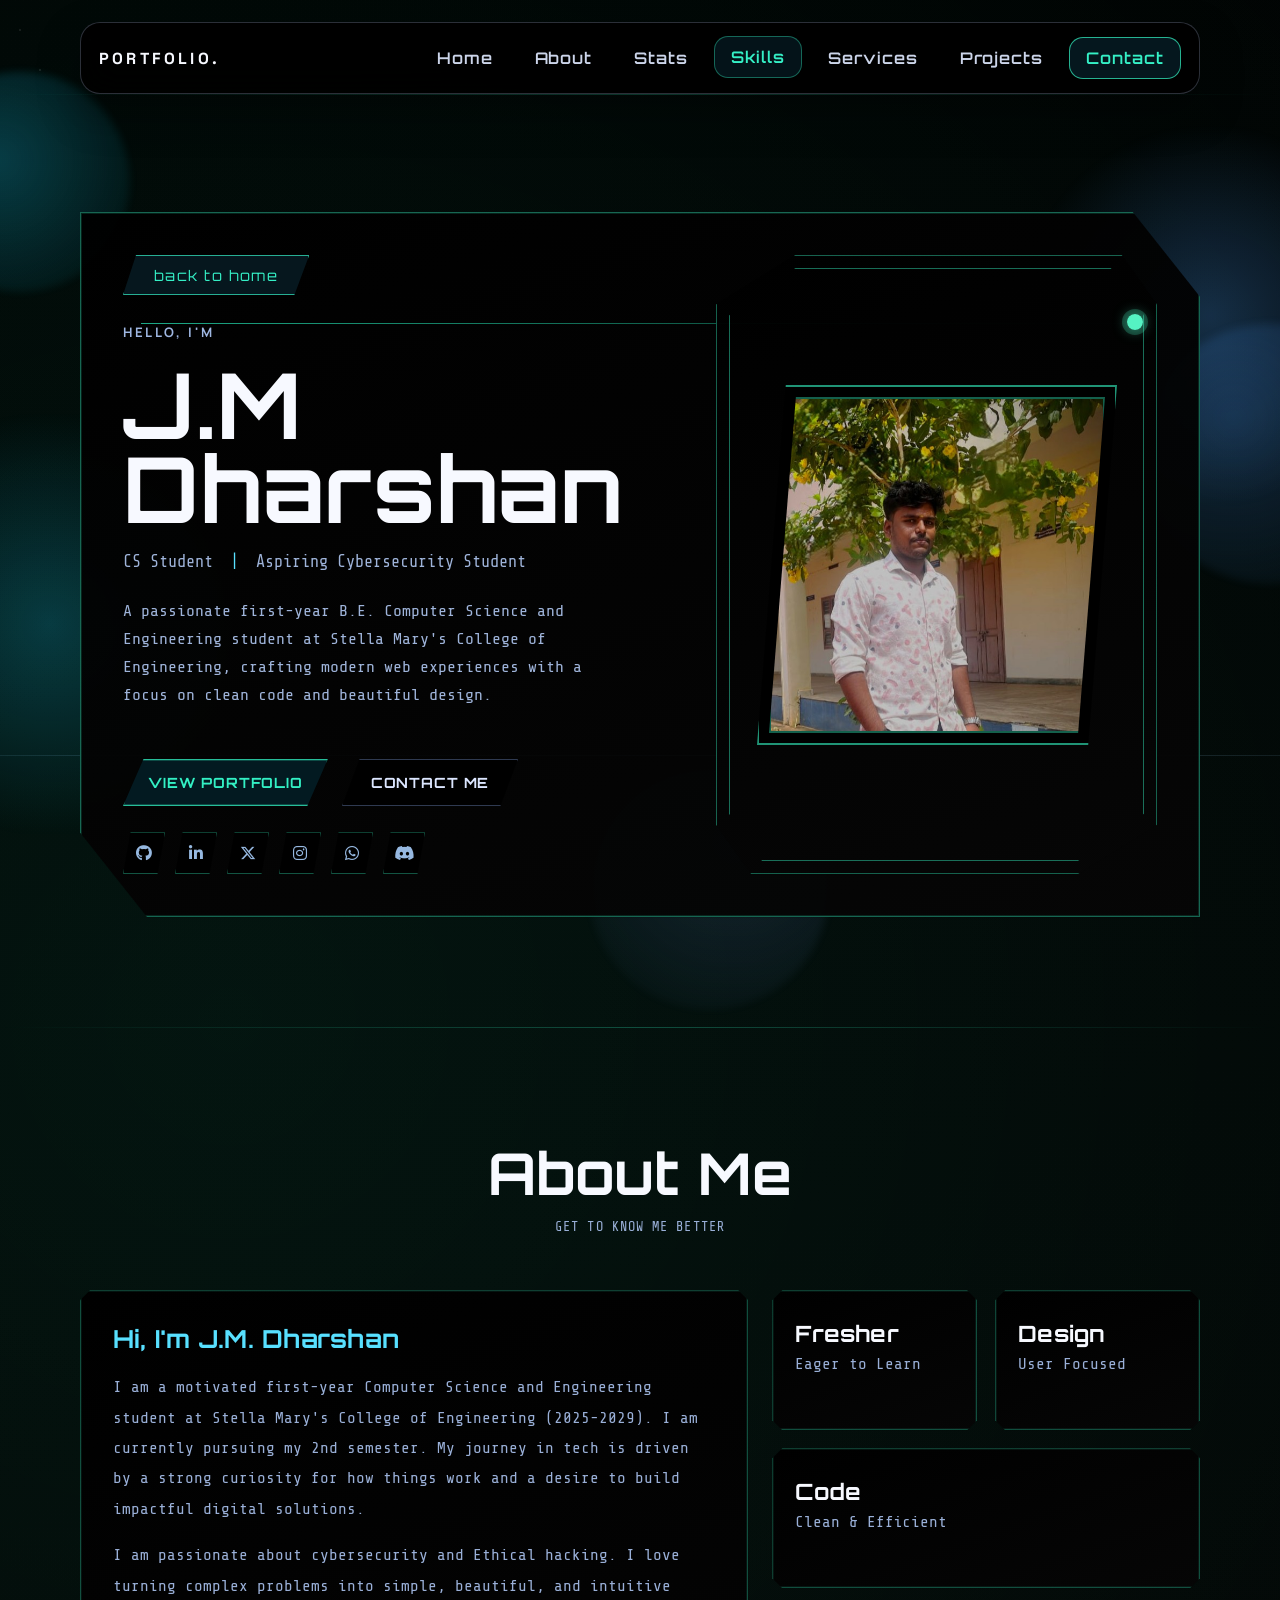
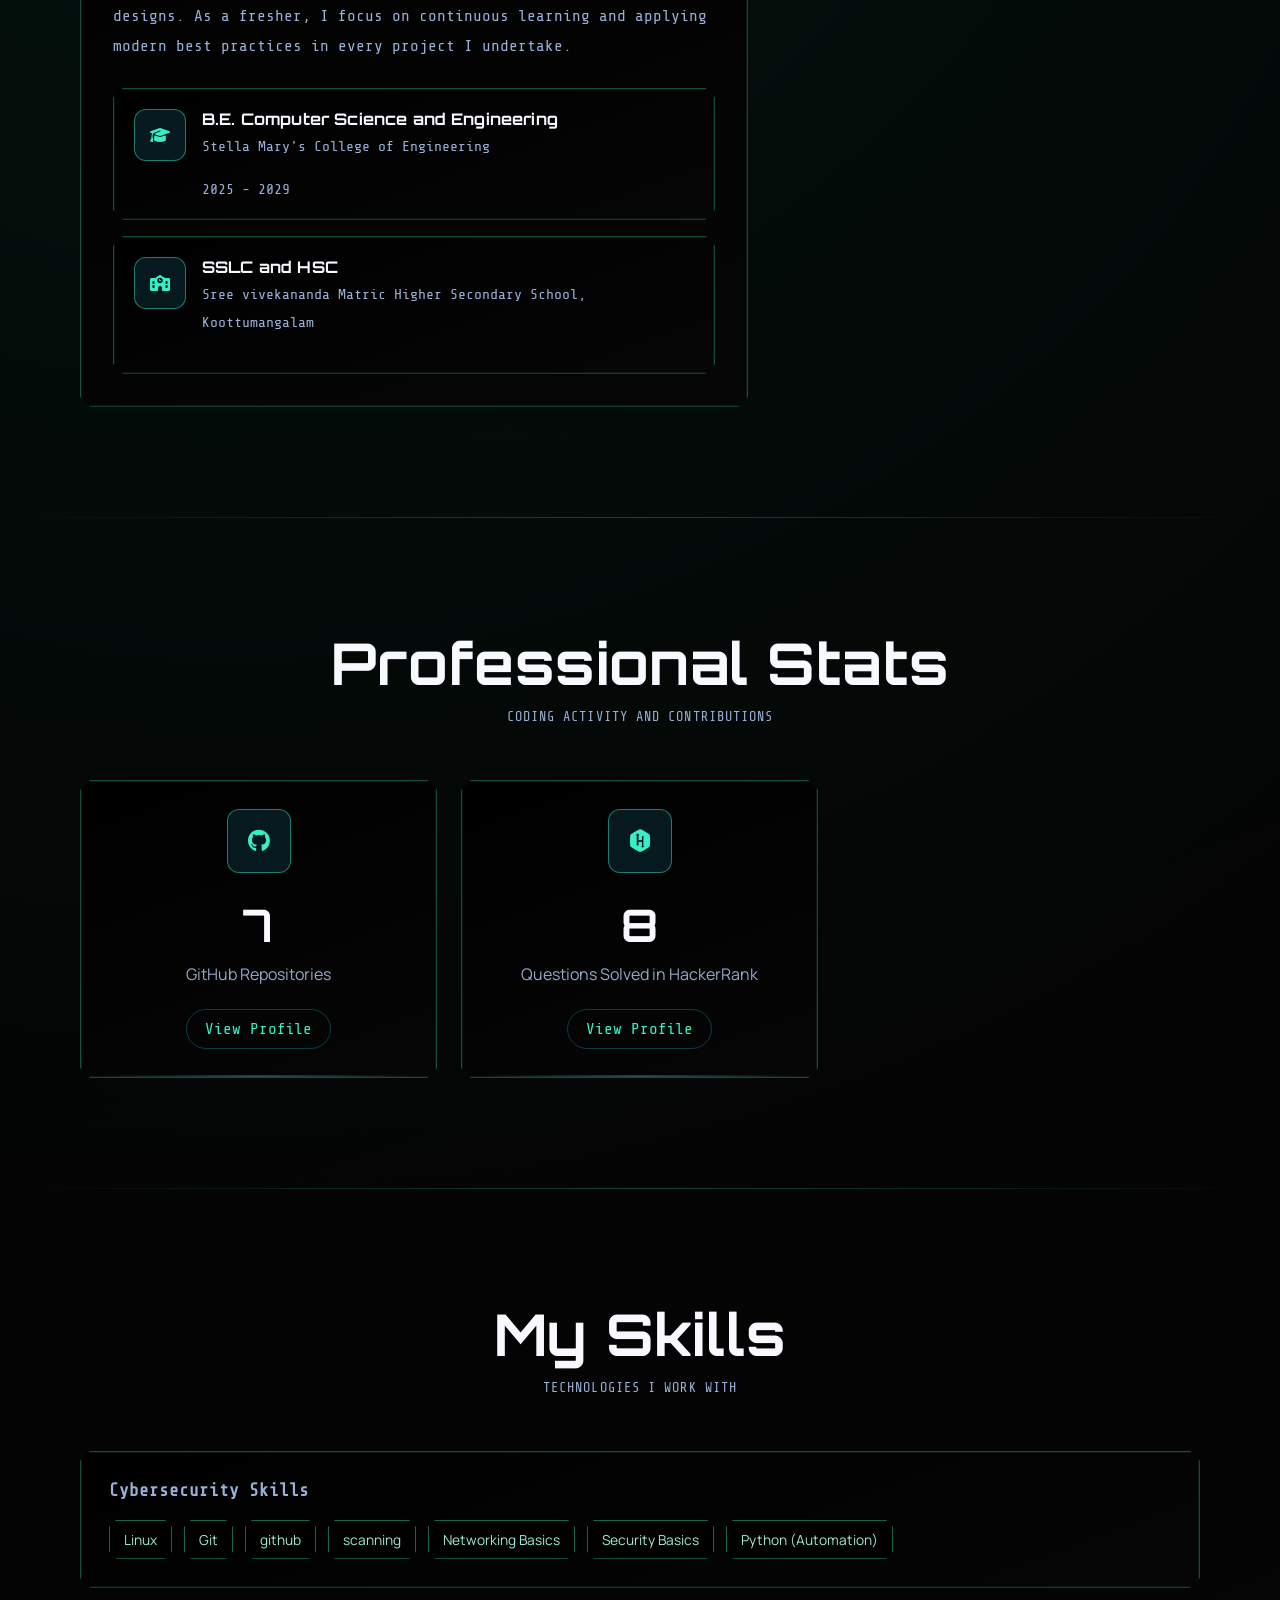
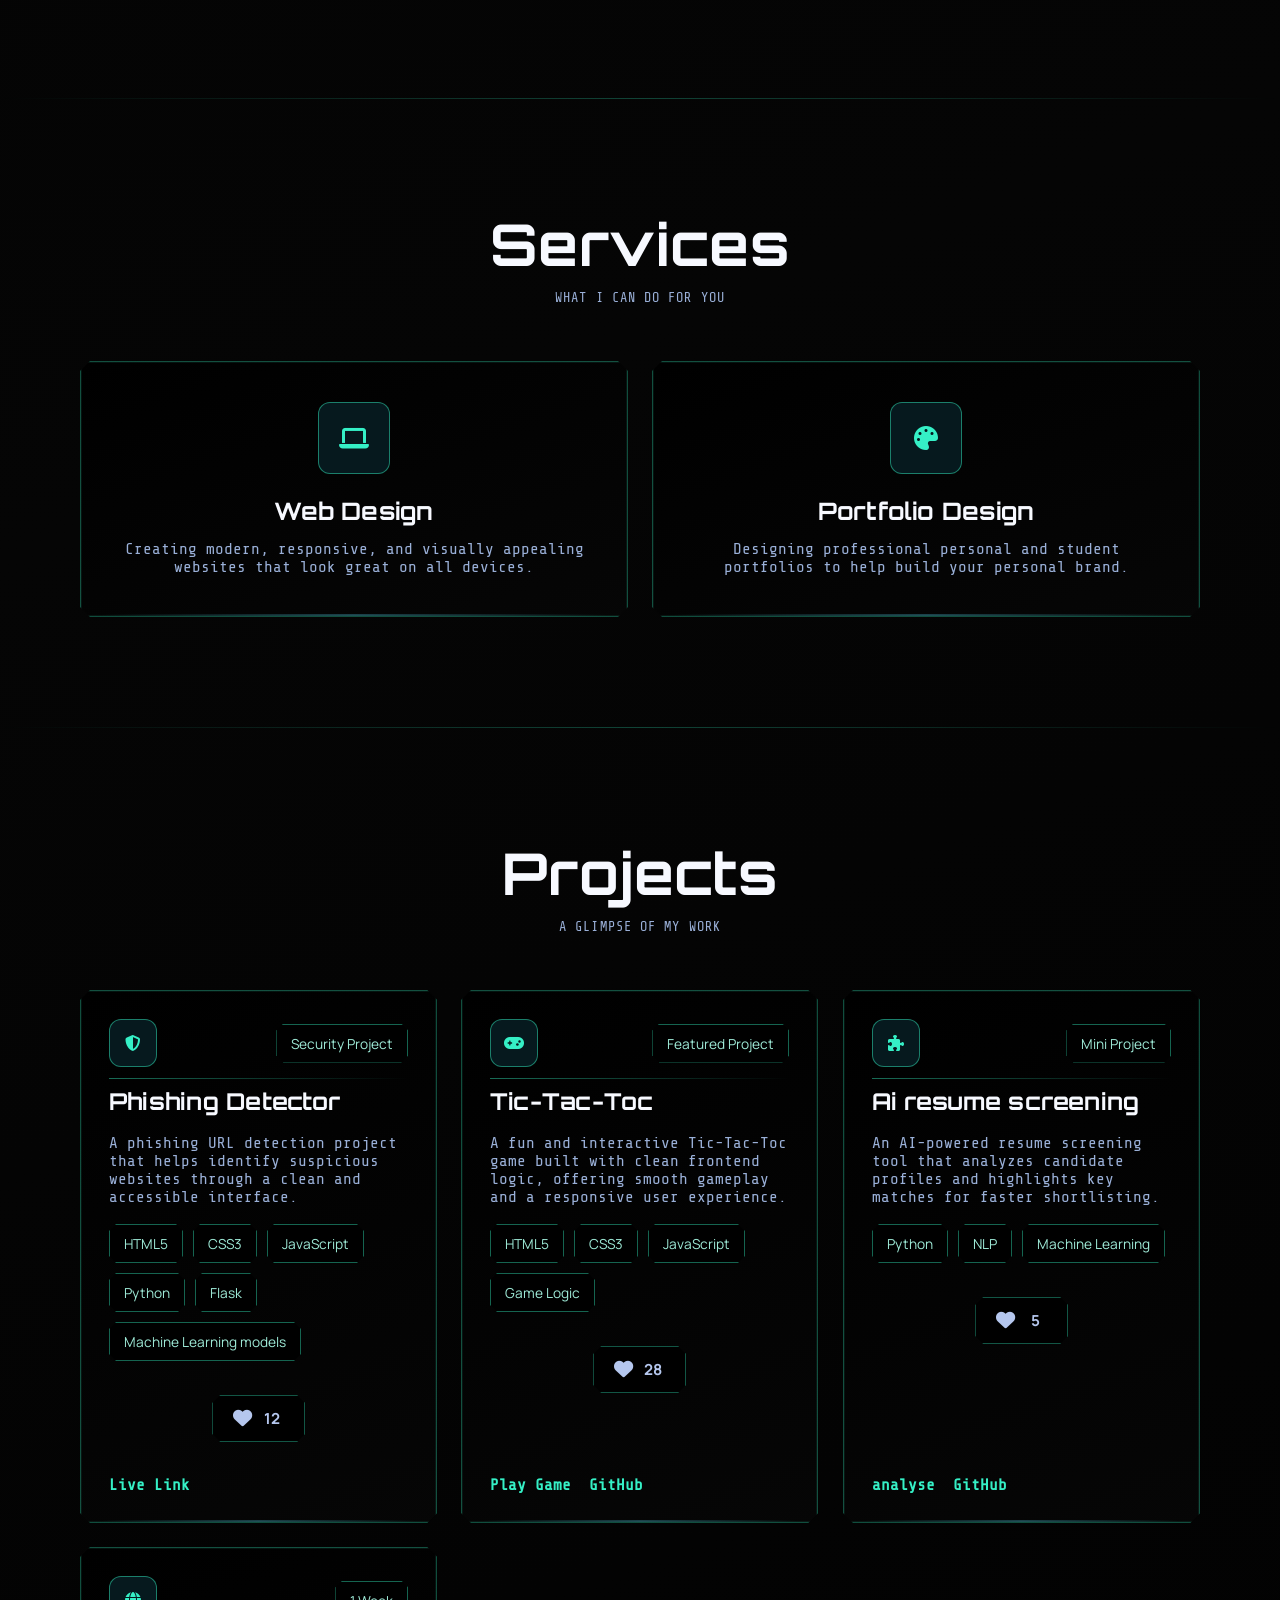
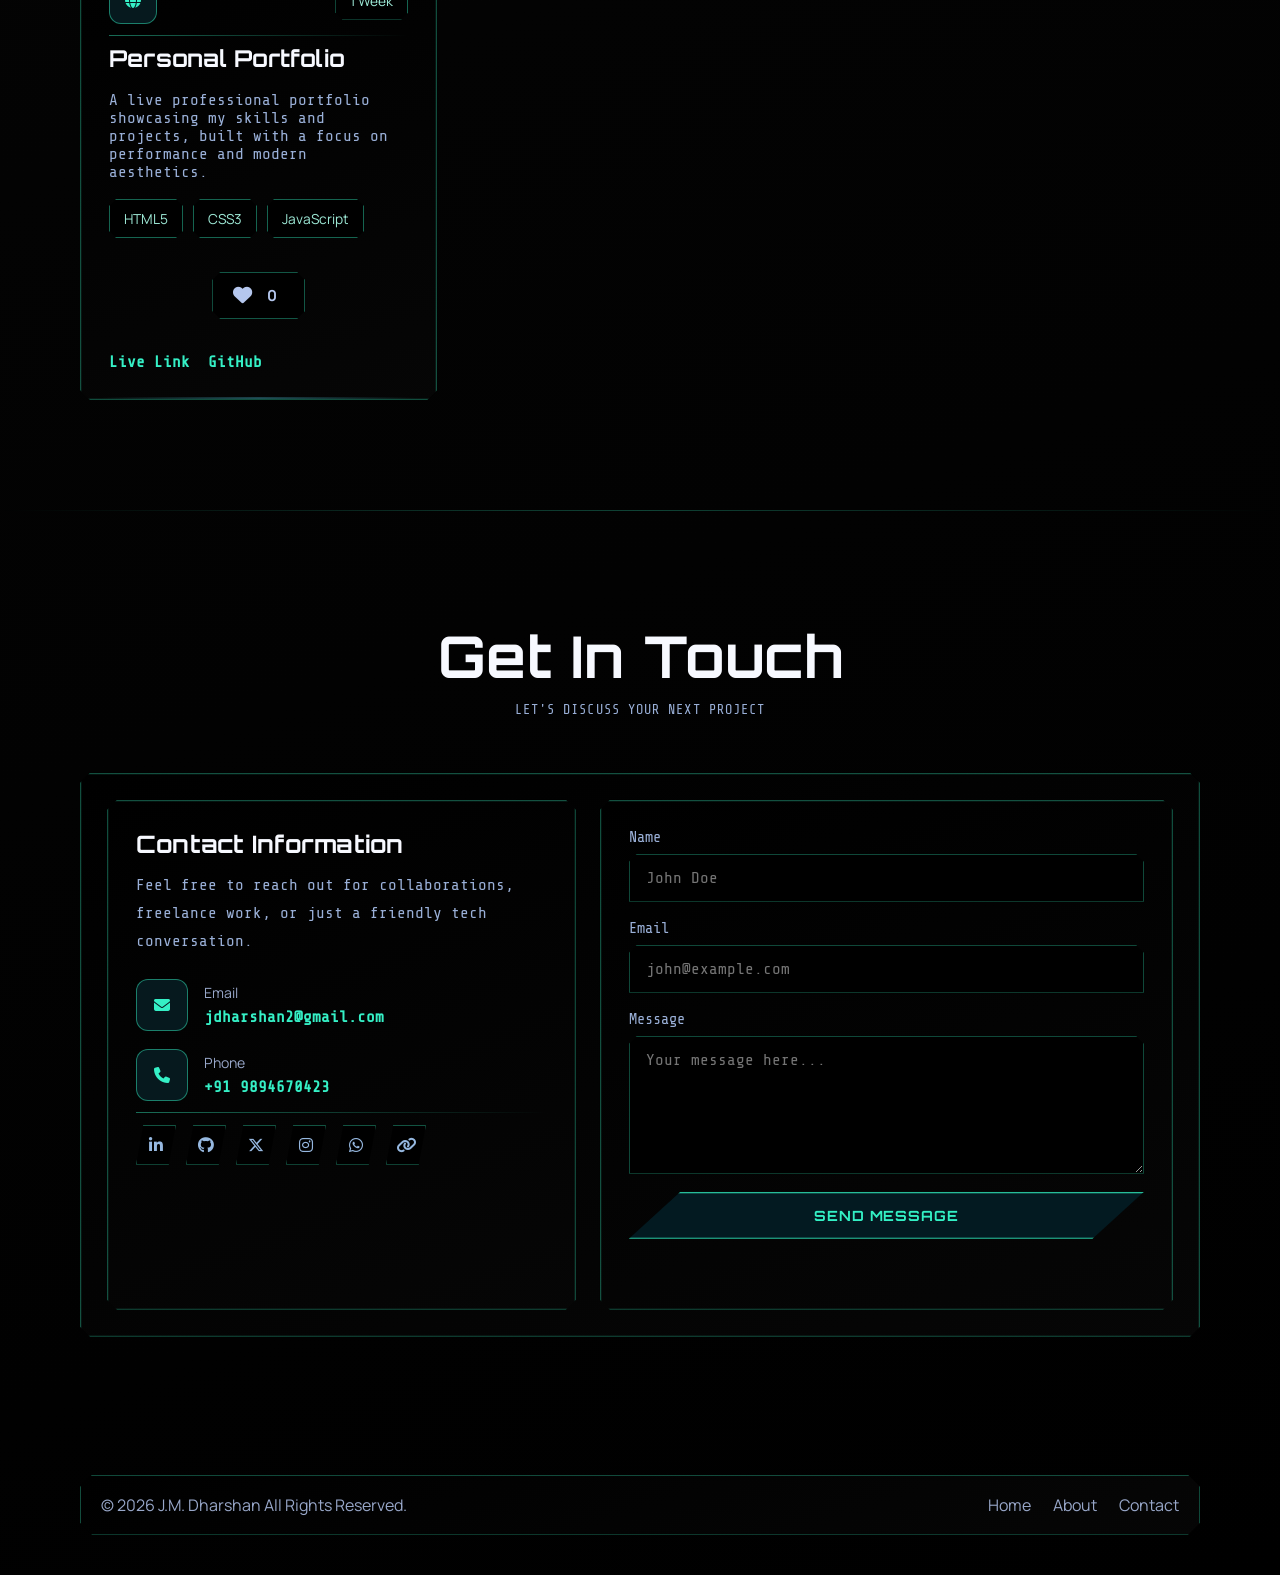
==== commit 35a3b051: "Update index.html" ====
--- a/index.html
+++ b/index.html
@@ -9,7 +9,7 @@
     <link rel="preconnect" href="https://fonts.gstatic.com" crossorigin>
     <link href="https://fonts.googleapis.com/css2?family=Manrope:wght@400;500;600;700;800&family=Space+Grotesk:wght@500;700&family=Orbitron:wght@500;700;800&family=Share+Tech+Mono&display=swap" rel="stylesheet">
     <link rel="stylesheet" href="https://cdnjs.cloudflare.com/ajax/libs/font-awesome/6.4.0/css/all.min.css">
-    <link rel="stylesheet" href="css/styles.css">
+    <link rel="stylesheet" href="css/styles.css" onerror="this.onerror=null;this.href='portfolio/css/styles.css';">
 </head>
 <body class="case-study-v2 cyber-shot">
     <!-- Custom Cursor -->
@@ -63,7 +63,7 @@
                         <a href="#home" class="back-home-link magnetic">Back to home</a>
                         <p class="eyebrow">Hello, I'm</p>
                         <h1>J.M Dharshan</h1>
-                        <p class="hero-role">CS Student <span>|</span> Aspiring Cybersecurity Engineer</p>
+                        <p class="hero-role">CS Student <span>|</span> Aspiring Cybersecurity Student</p>
                         <p class="hero-description">
                             A passionate first-year B.E. Computer Science and Engineering student at Stella Mary's College of Engineering,
                             crafting modern web experiences with a focus on clean code and beautiful design.
@@ -84,7 +84,7 @@
                     <div class="hero-visual">
                         <div class="portrait-glow"></div>
                         <div class="portrait-ring">
-                            <img src="assets/images/profile.jpeg" alt="Portrait of J.M Dharshan" class="portrait-image">
+                            <img src="assets/images/profile.jpeg" onerror="this.onerror=null;this.src='portfolio/assets/images/profile.jpeg';" alt="Portrait of J.M Dharshan" class="portrait-image">
                         </div>
                     </div>
                 </div>
@@ -155,7 +155,7 @@
                             <div class="stat-icon"><i class="fab fa-github"></i></div>
                             <h3>7</h3>
                             <p>GitHub Repositories</p>
-                            <a href="#">View Profile</a>
+                            <a href="https://github.com/dharshan00814" target="_blank" rel="noopener noreferrer">View Profile</a>
                         </article>
                         <article class="stat-card card">
                             <div class="stat-icon accent-orange"><i class="fab fa-hackerrank"></i></div>
@@ -309,8 +309,8 @@
                                 </button>
                             </div>
                             <div class="project-links text-links">
-                                <a href="#">Live Link</a>
-                                <a href="#">GitHub</a>
+                                <a href="https://portfolio-dharshan-vert.vercel.app/" target="_blank" rel="noopener noreferrer">Live Link</a>
+                                <a href="https://github.com/dharshan00814" target="_blank" rel="noopener noreferrer">GitHub</a>
                             </div>
                         </article>
                     </div>
@@ -385,7 +385,7 @@
                 </div>
             </div>
         </footer>
-        <img src="assets/images/rocket.svg" alt="" class="rocket" aria-hidden="true">
+        <img src="assets/images/rocket.svg" onerror="this.onerror=null;this.src='portfolio/assets/images/rocket.svg';" alt="" class="rocket" aria-hidden="true">
     </div>
 
     <!-- Like Engine Loading Overlay -->
@@ -402,7 +402,7 @@
         </div>
     </div>
 
-    <script src="js/script.js"></script>
+    <script src="js/script.js" onerror="this.onerror=null;this.src='portfolio/js/script.js';"></script>
 
 </body>
 </html>
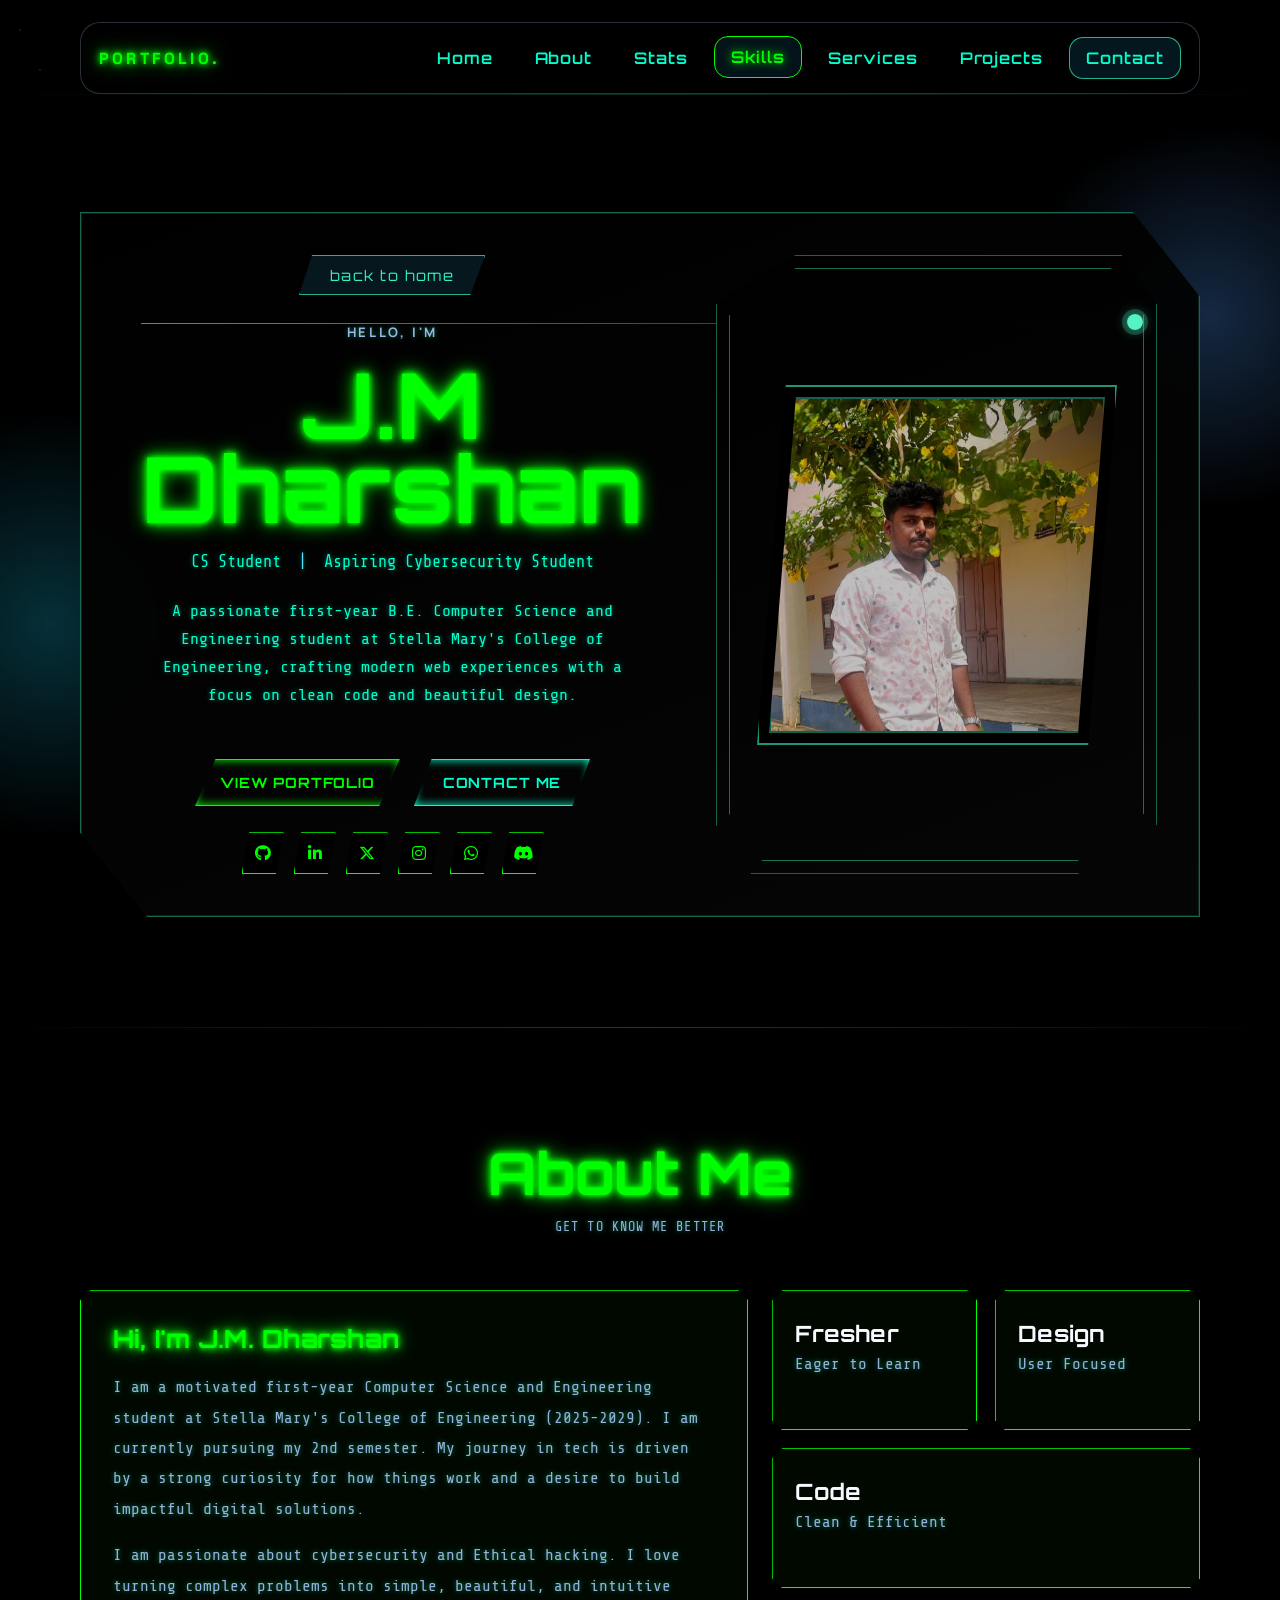
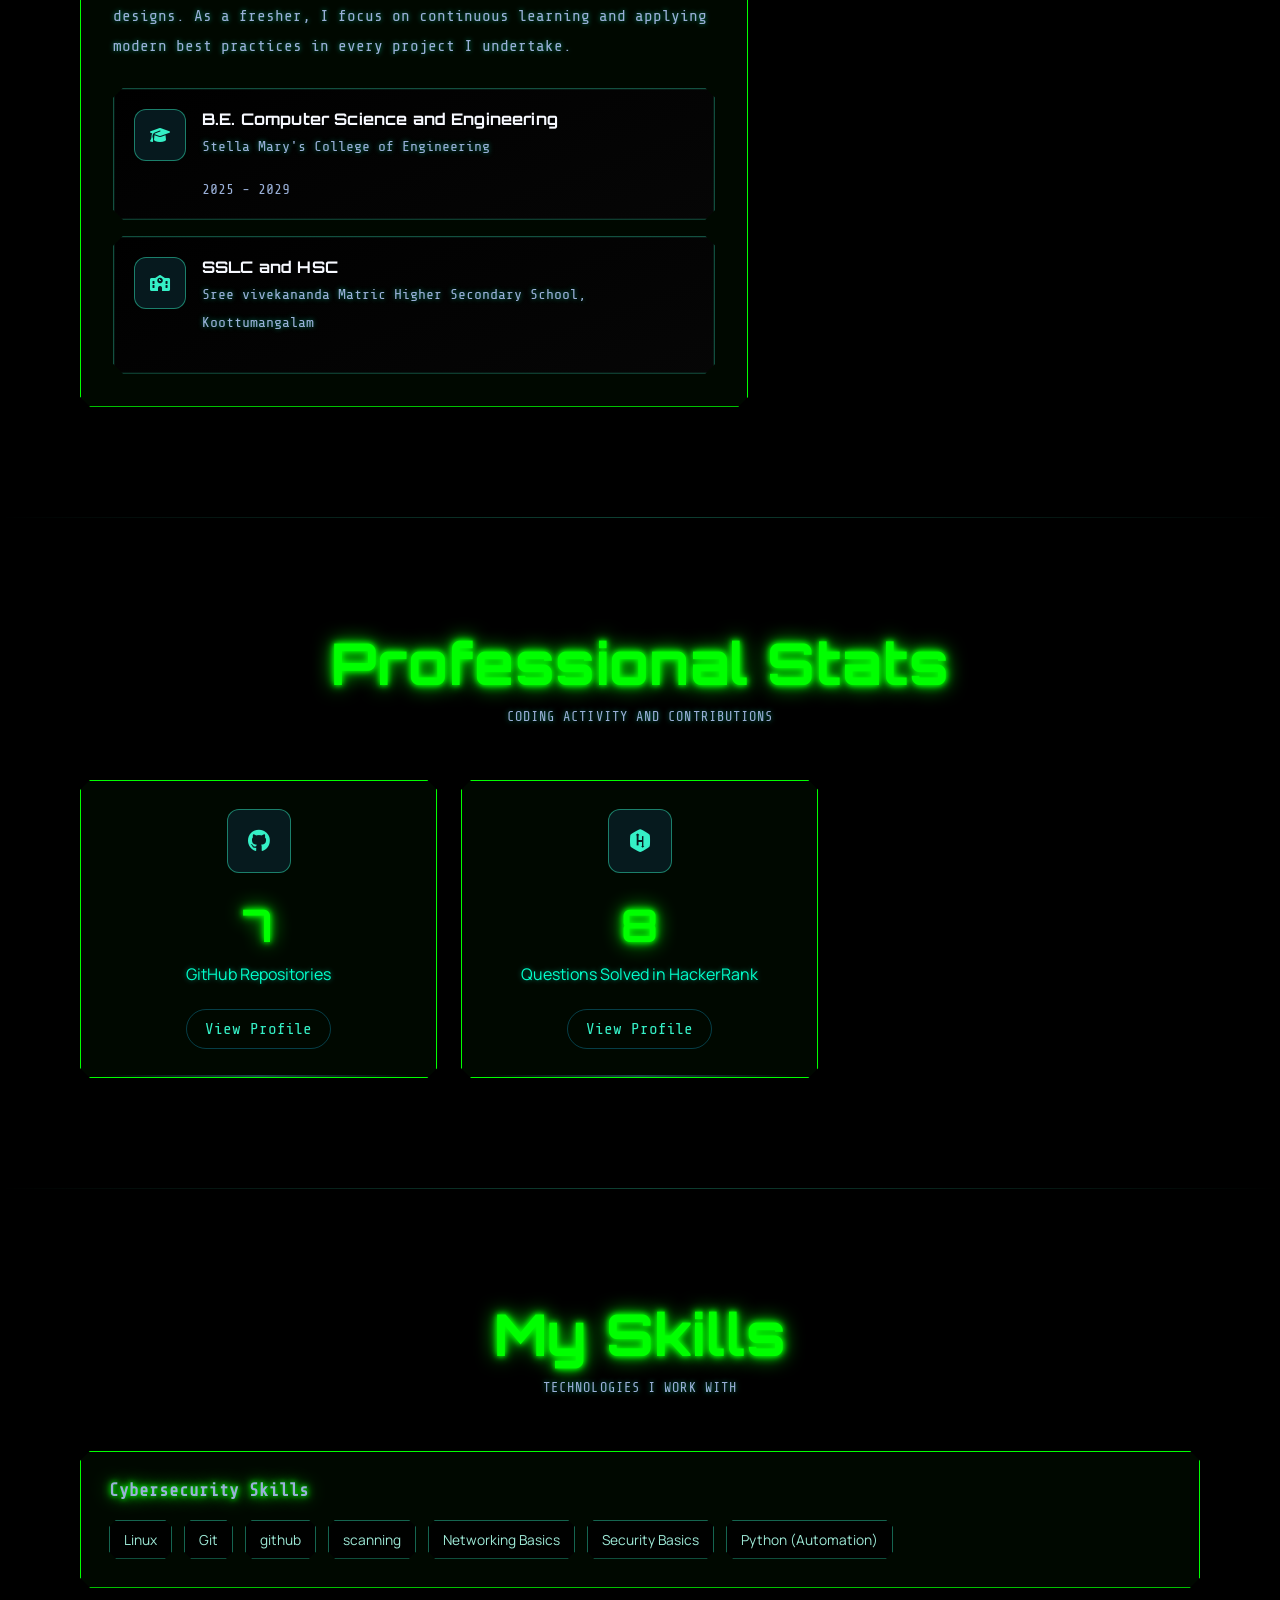
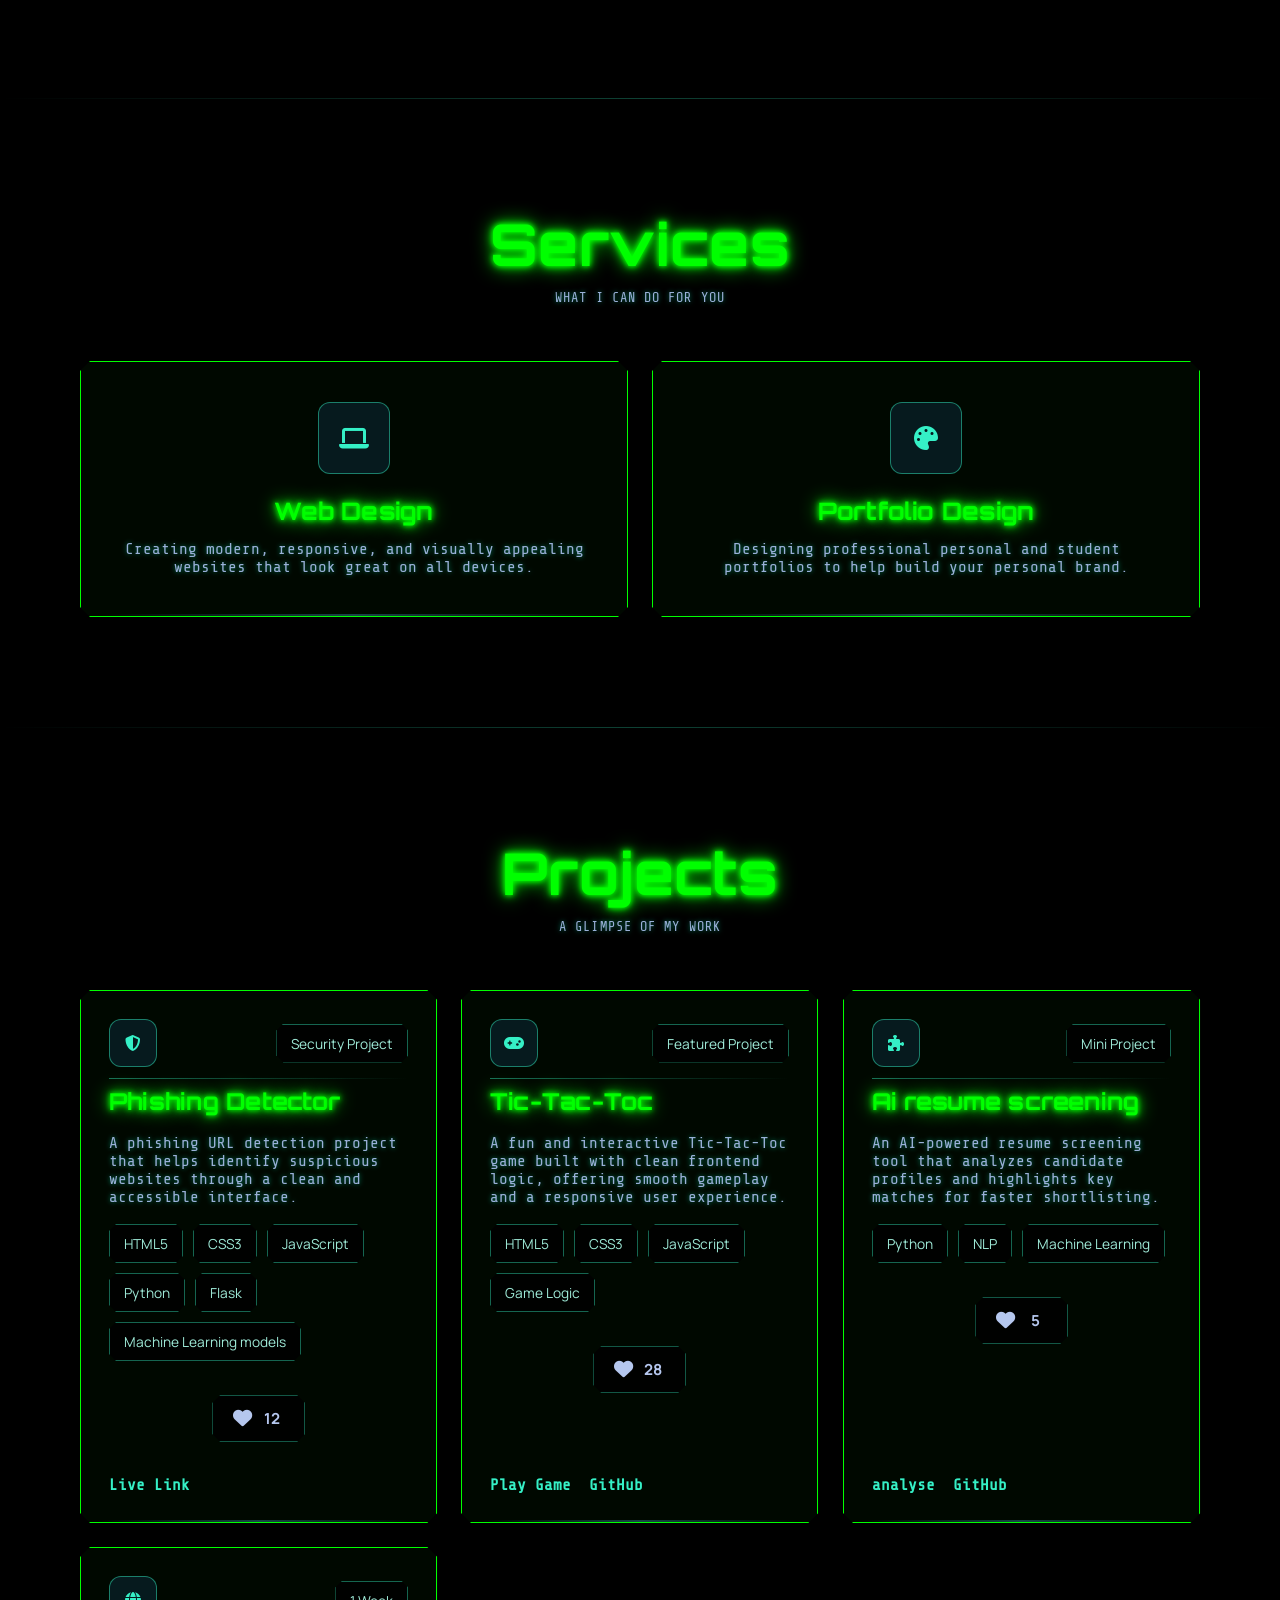
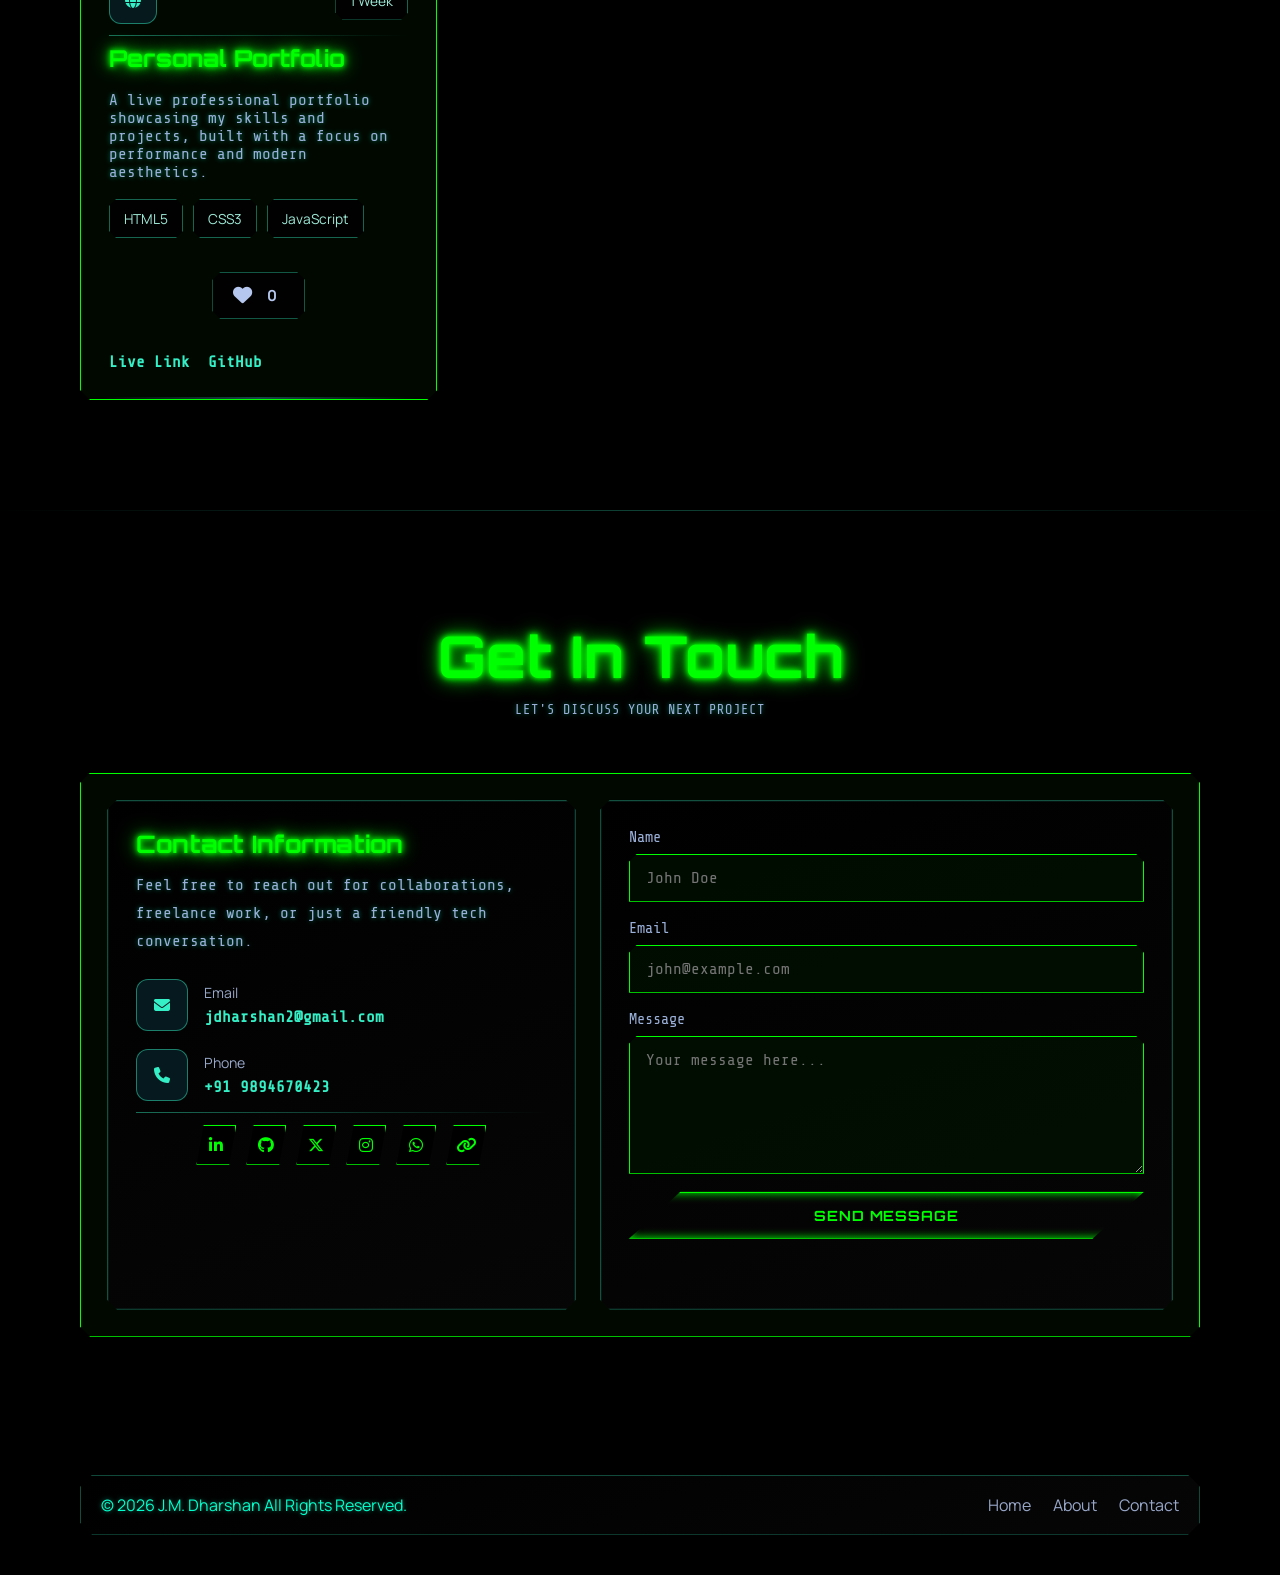
==== commit f2884a55: "Update portfolio styling and interactions" ====
--- a/index.html
+++ b/index.html
@@ -28,13 +28,11 @@
         </div>
     </div>
 
+    <canvas id="matrixCanvas" aria-hidden="true"></canvas>
+
     <div class="page-shell">
         <div class="scroll-progress" aria-hidden="true"></div>
         <div class="ambient-layer" aria-hidden="true">
-            <span class="ambient-orb orb-a"></span>
-            <span class="ambient-orb orb-b"></span>
-            <span class="ambient-orb orb-c"></span>
-            <span class="ambient-line"></span>
         </div>
         <header class="site-header">
             <div class="container nav-container">
